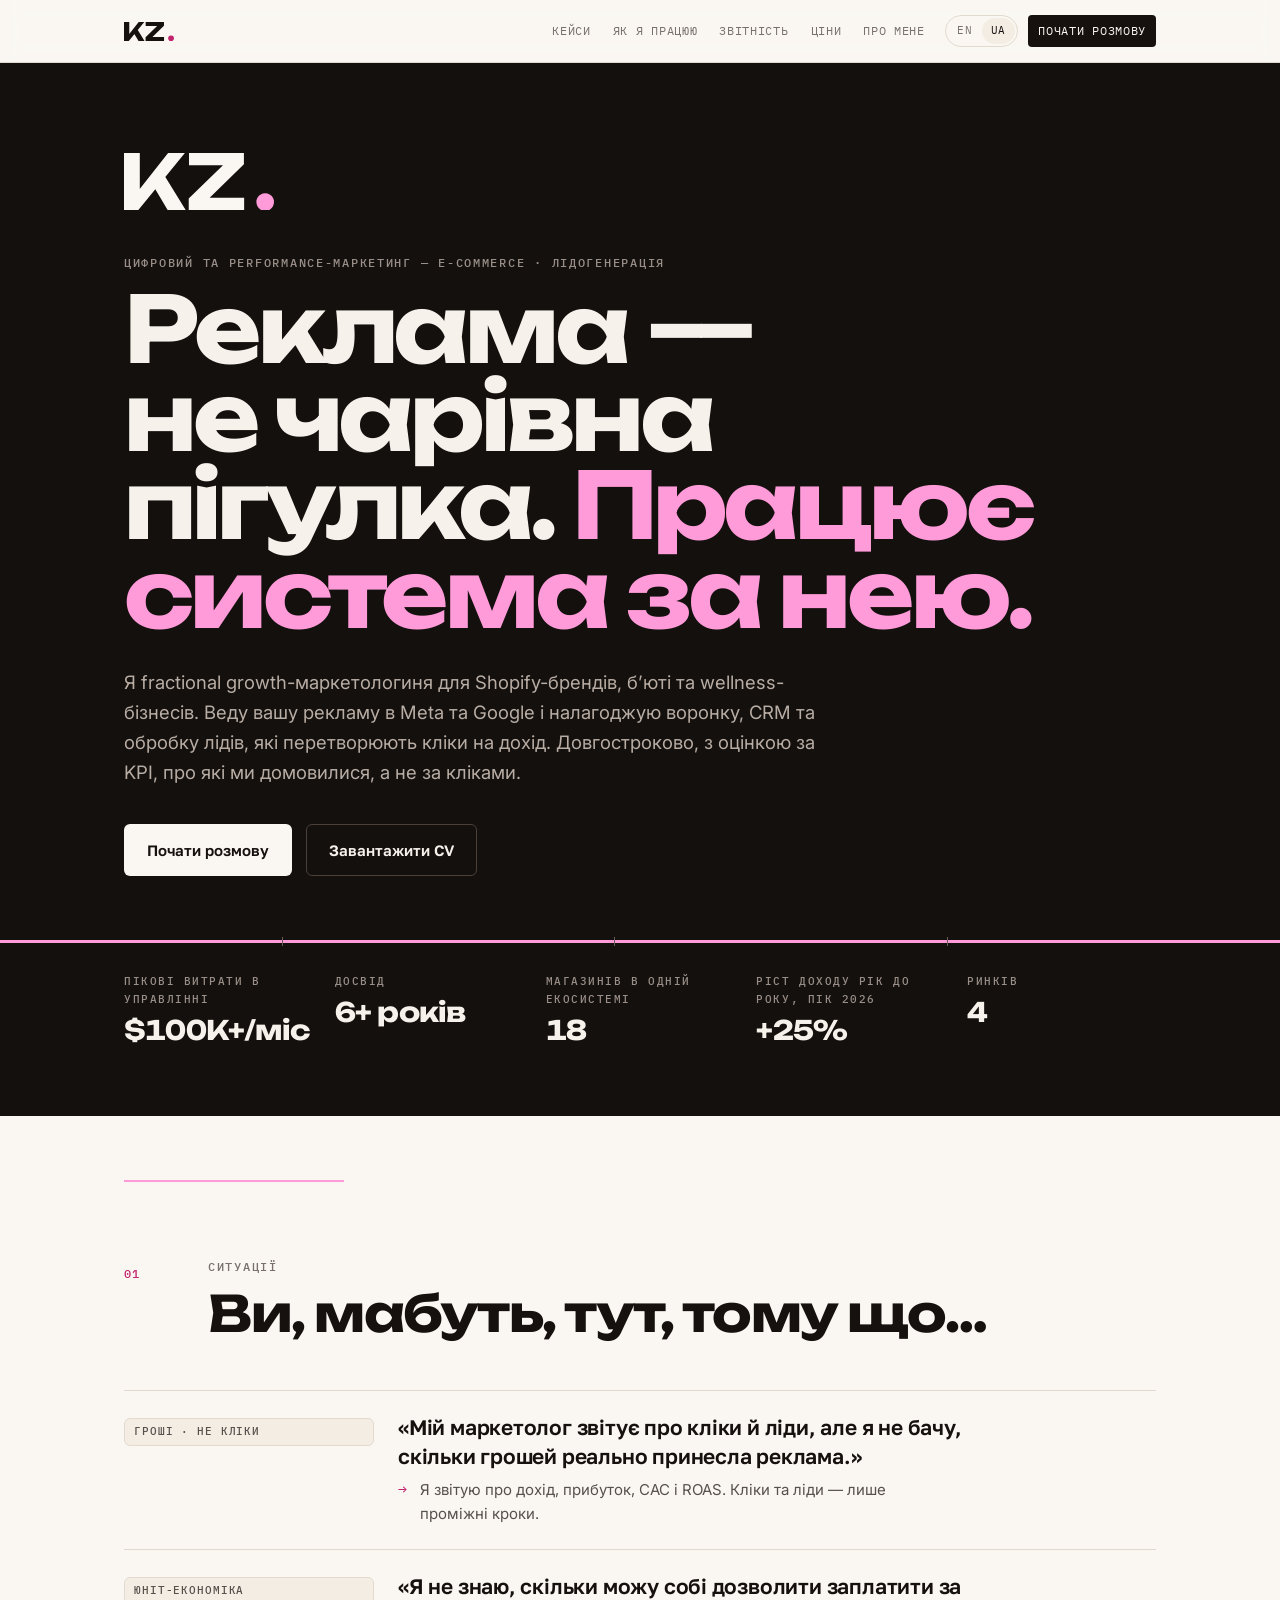
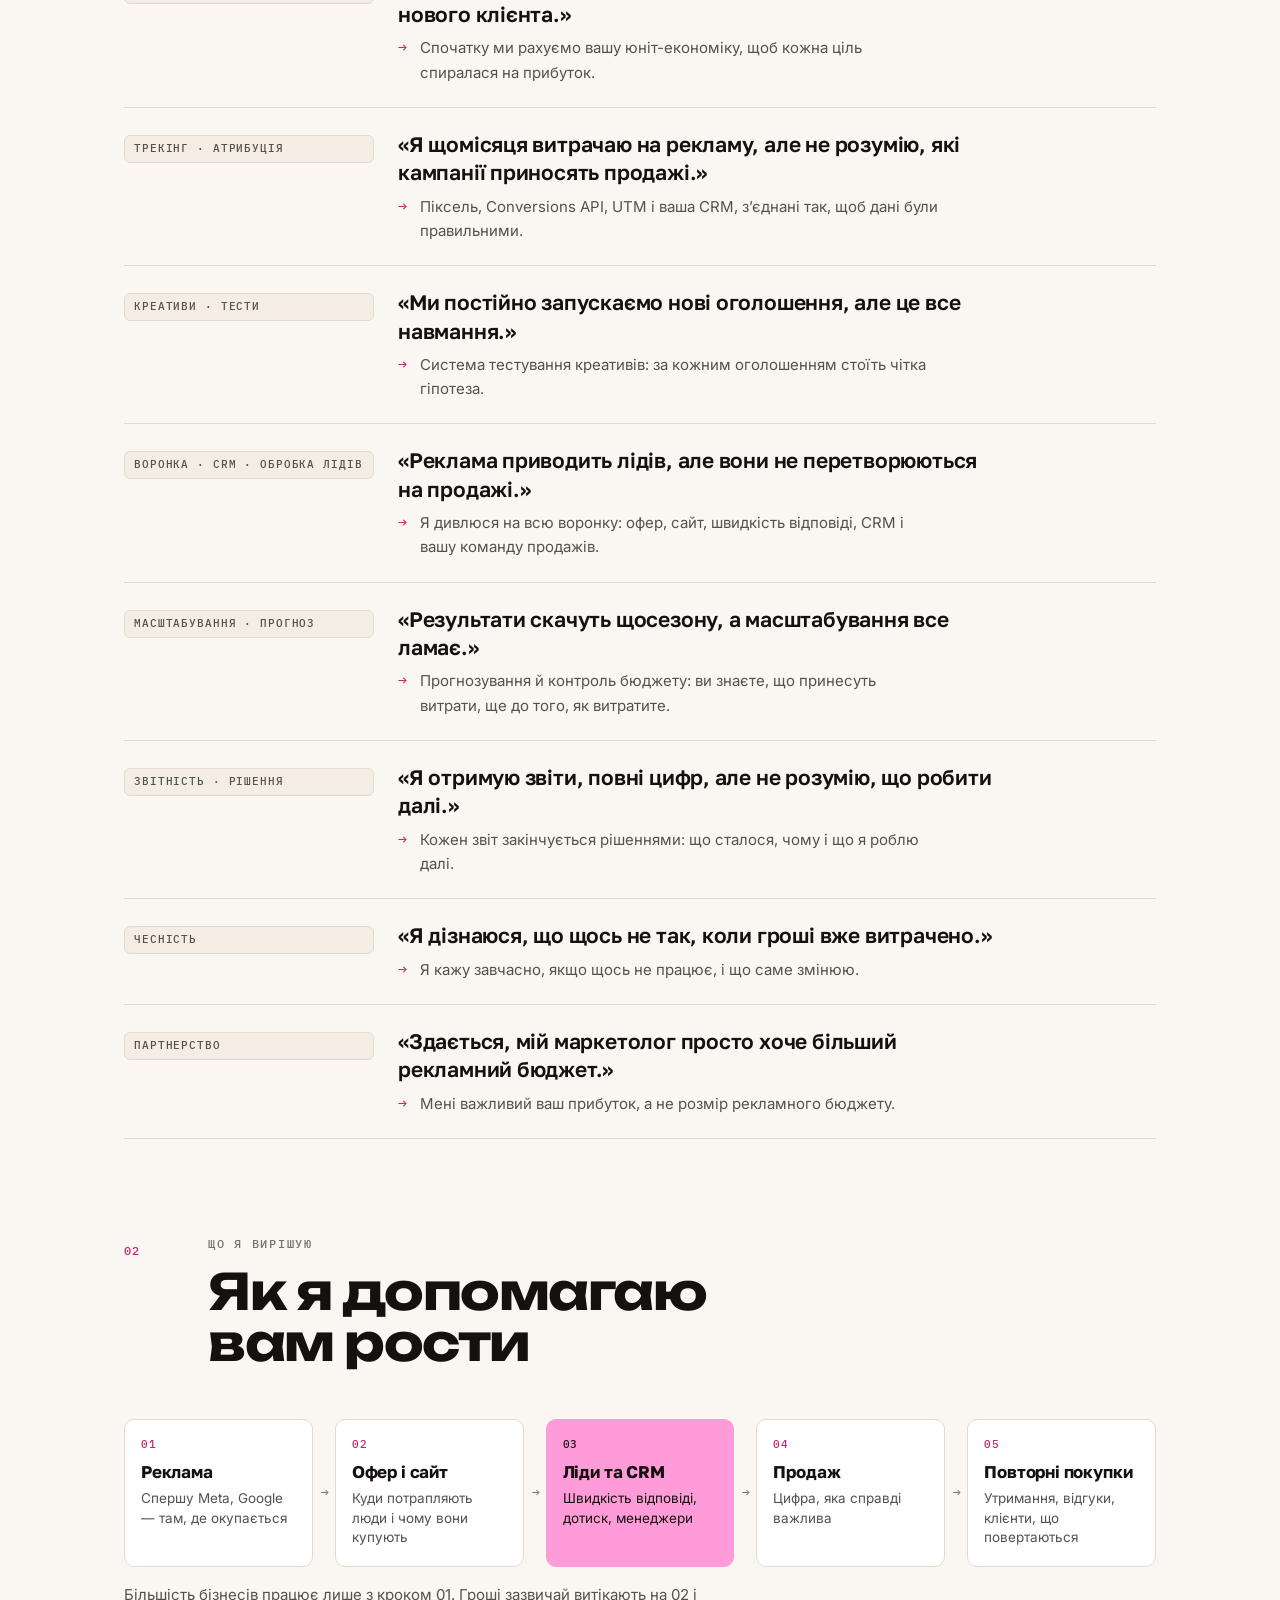
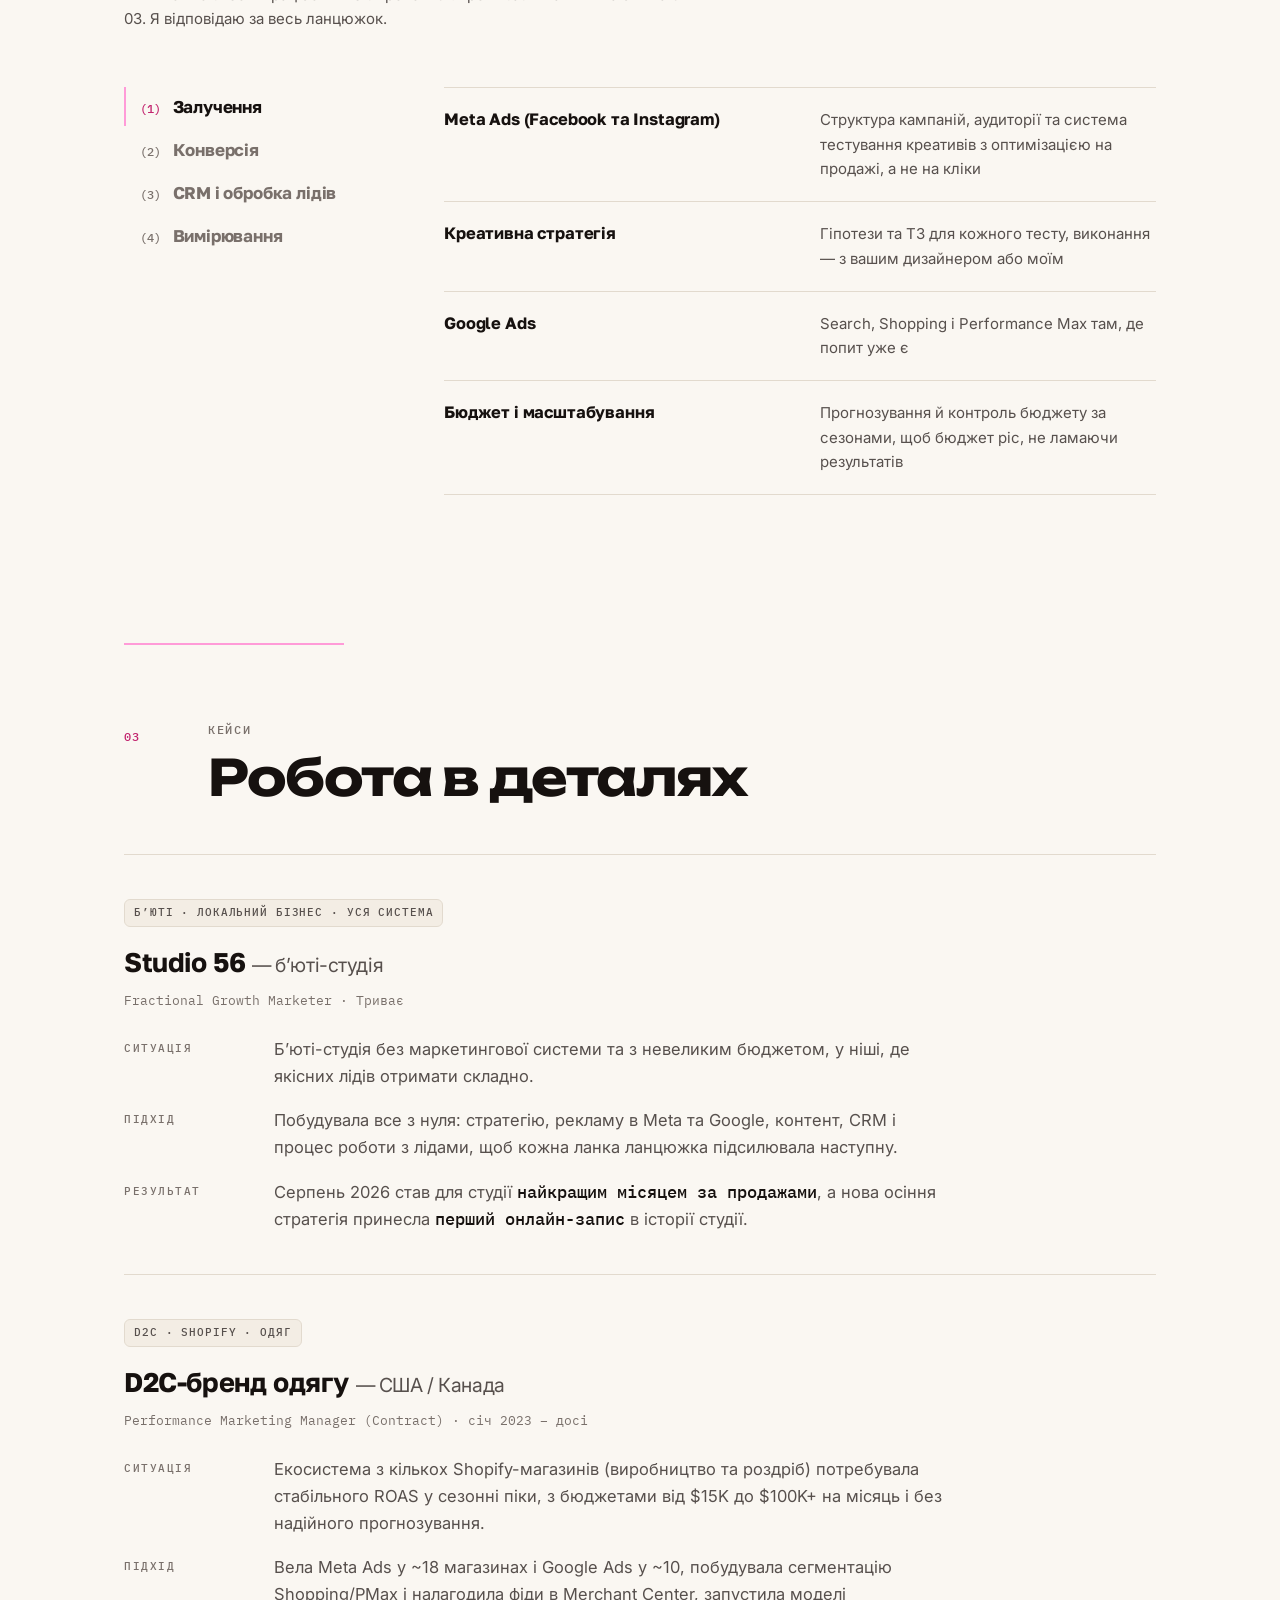
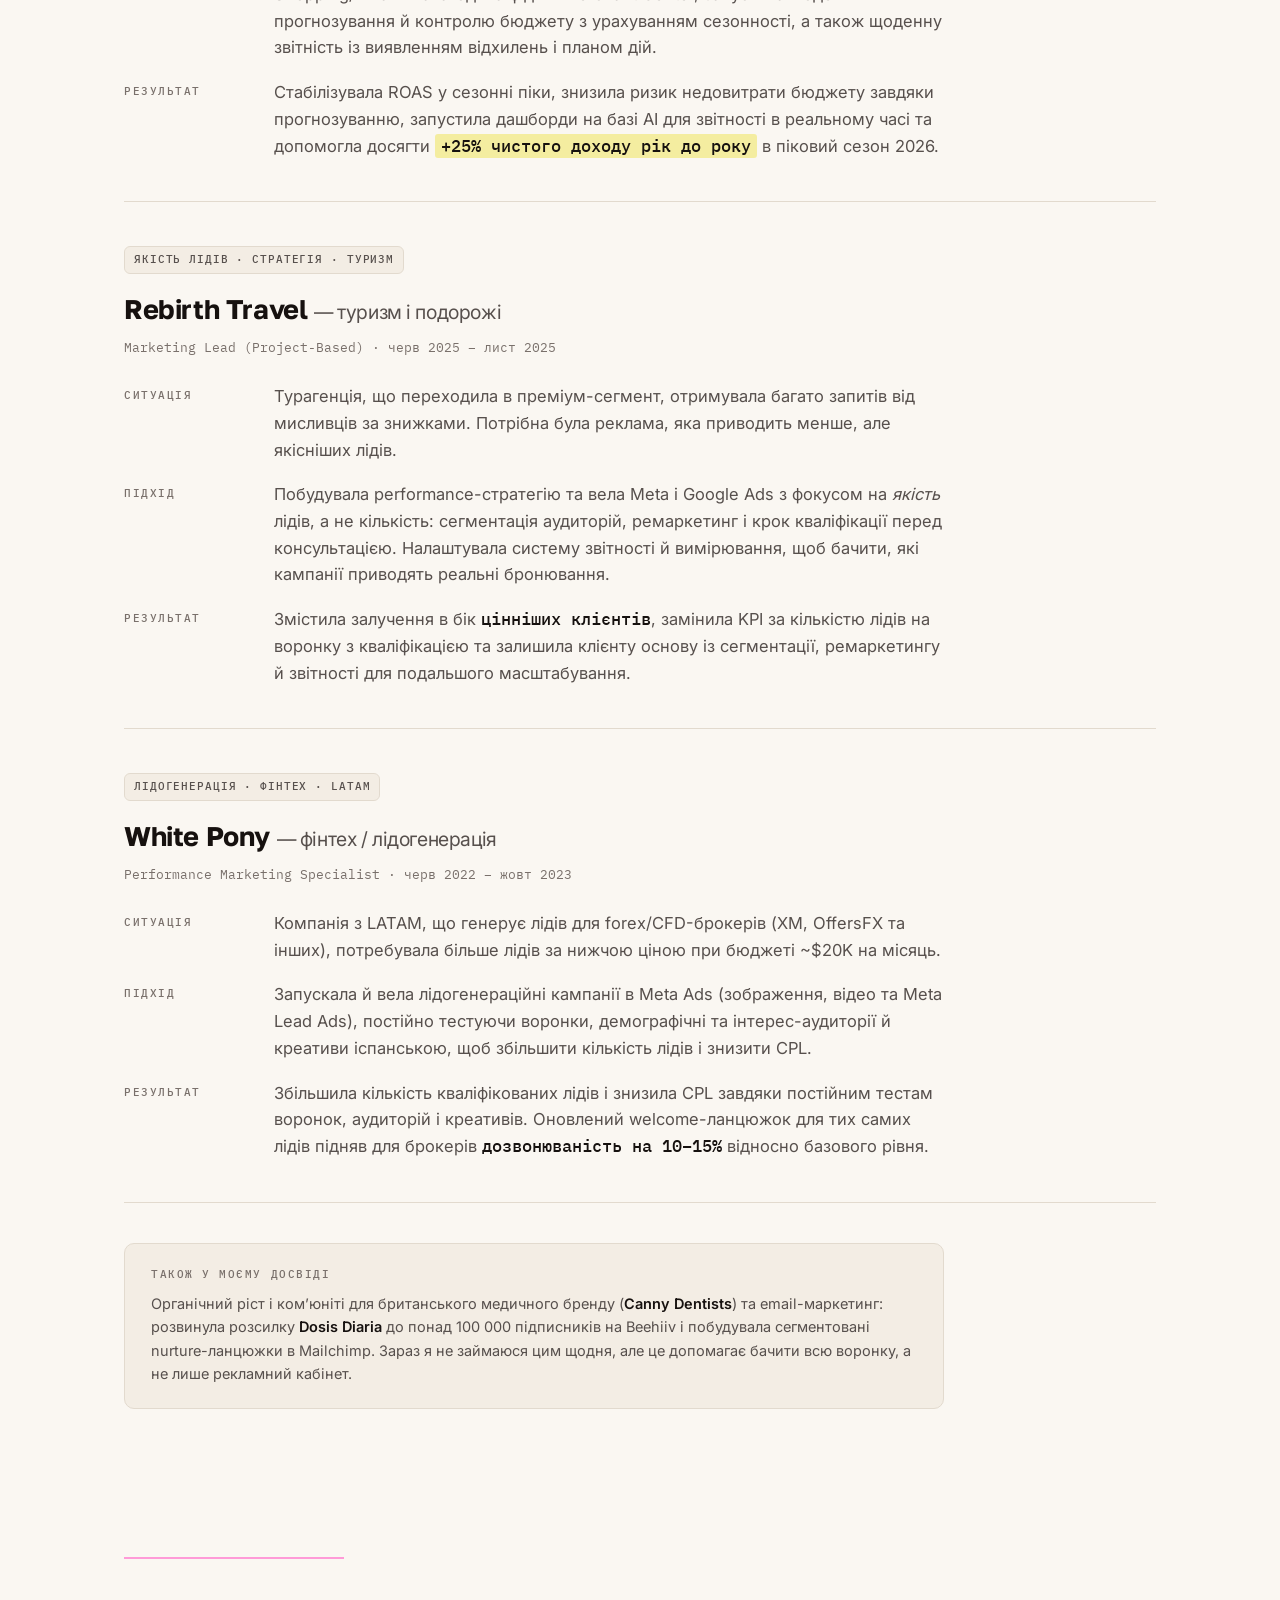
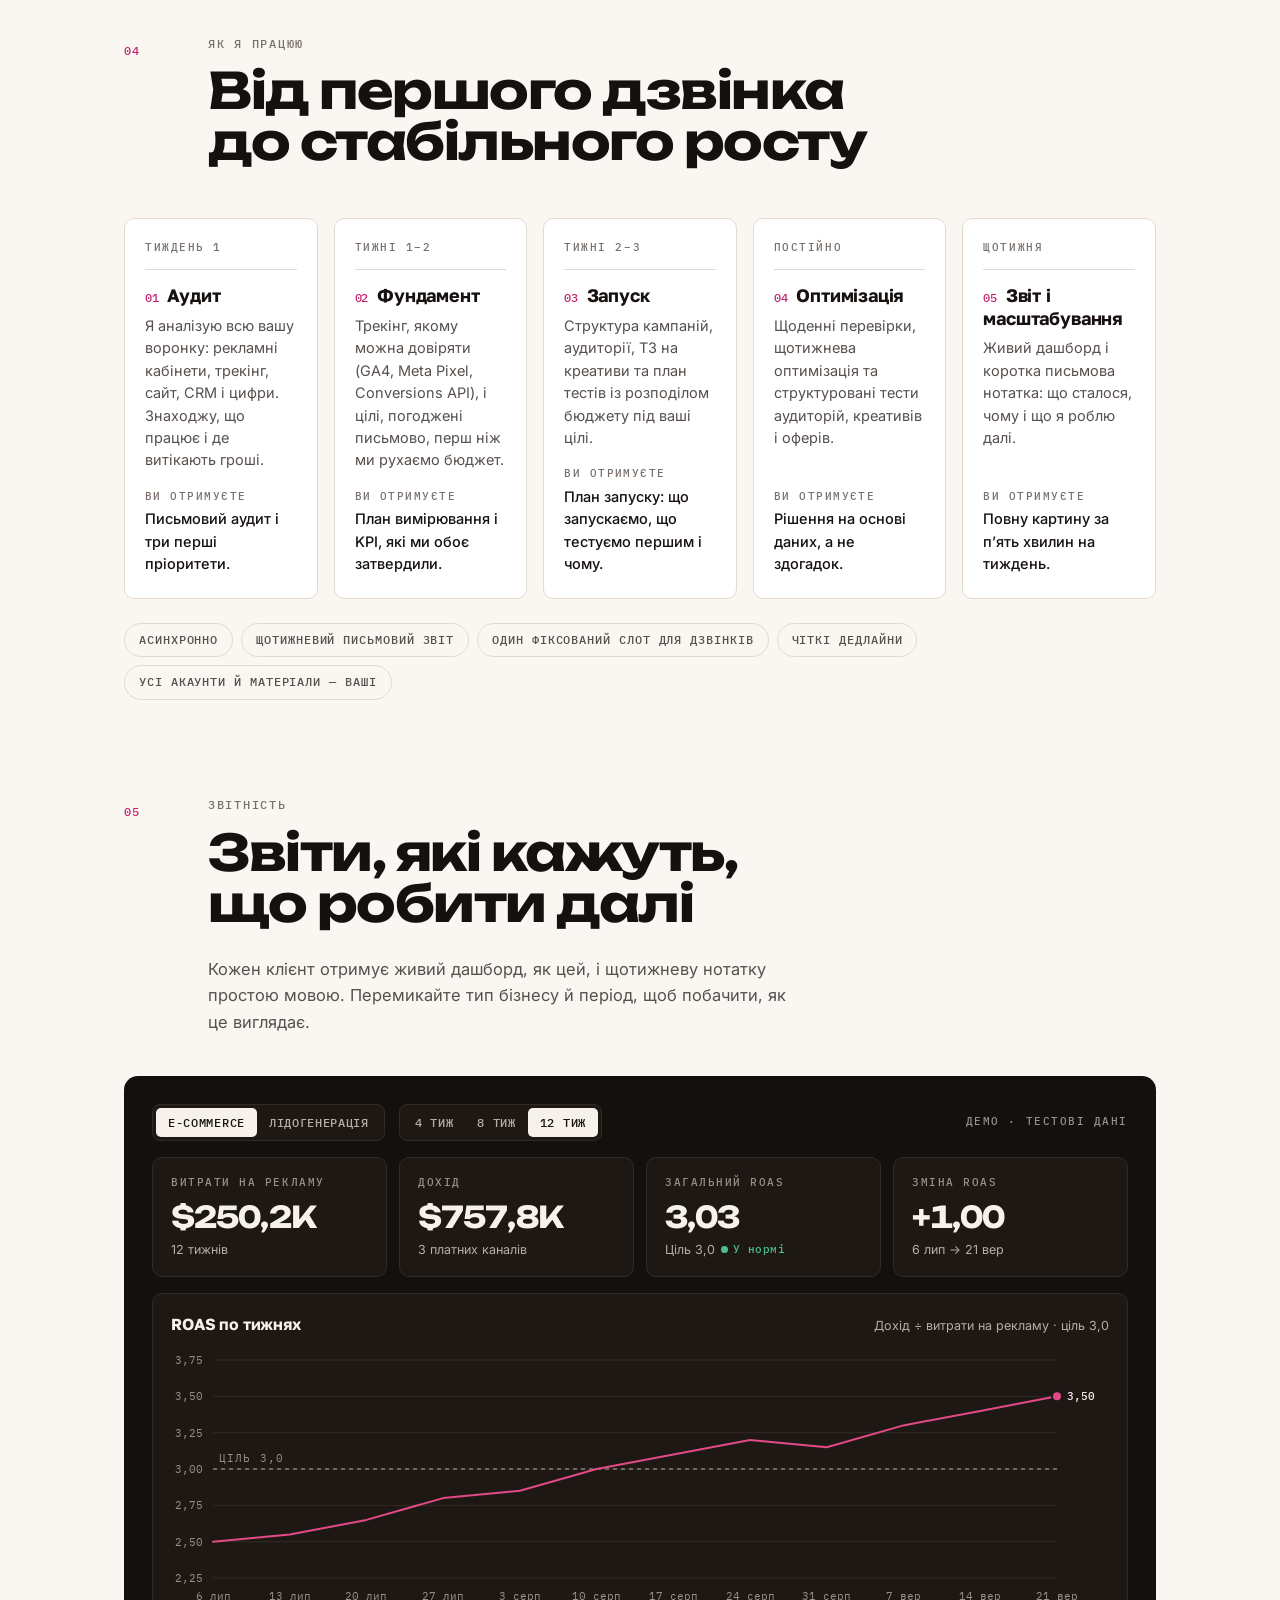
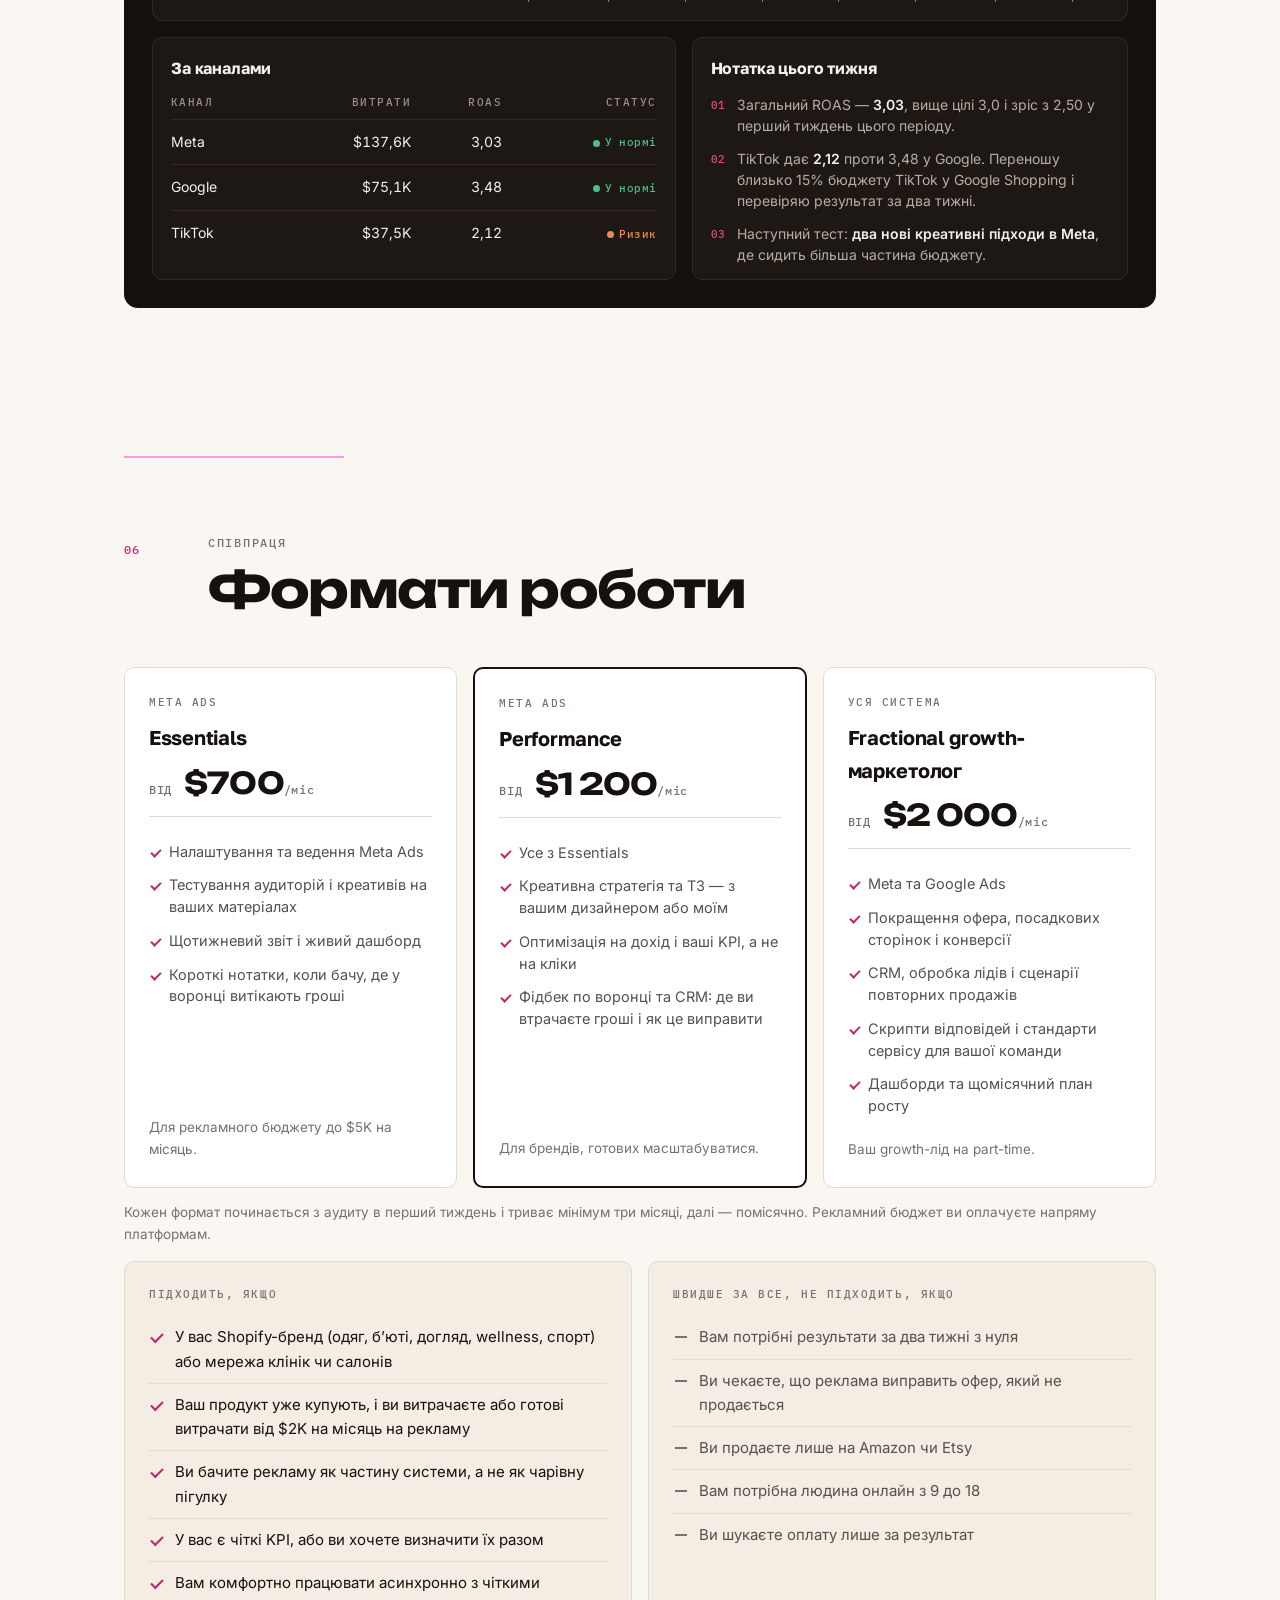
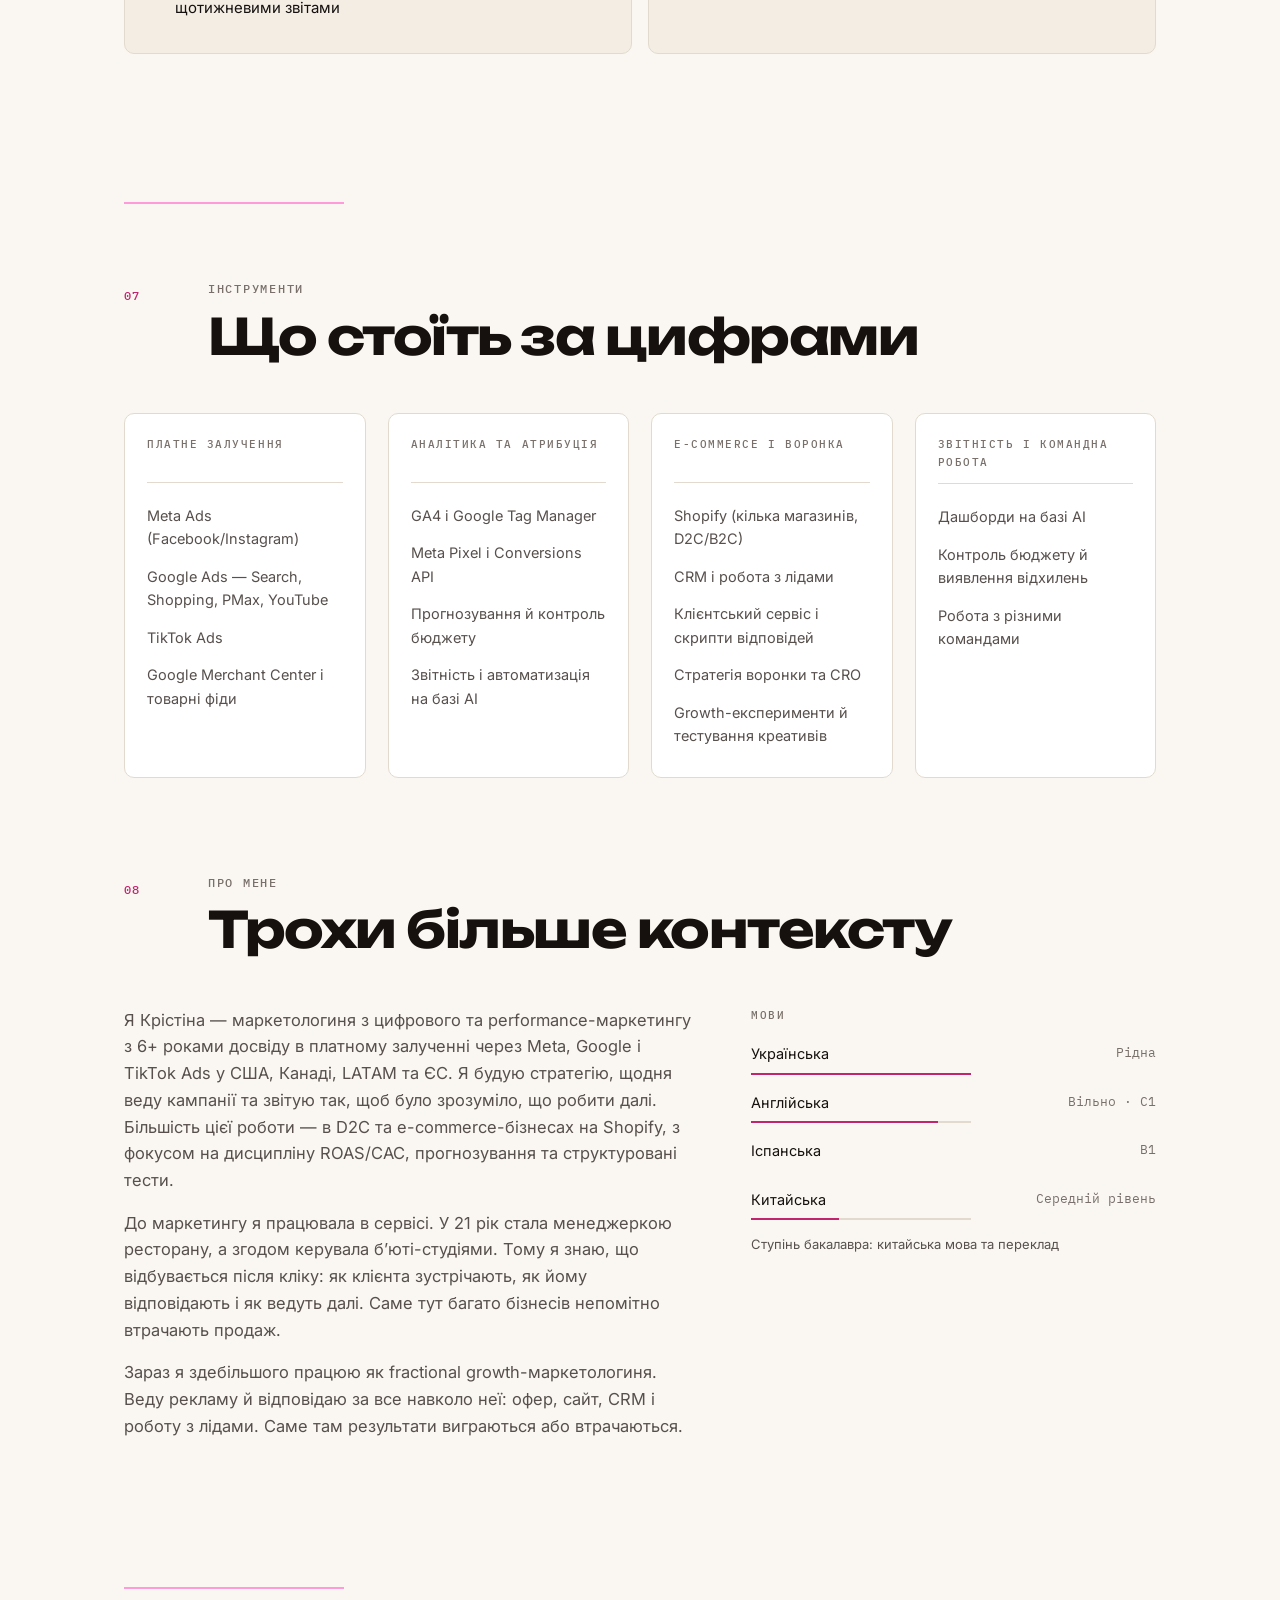
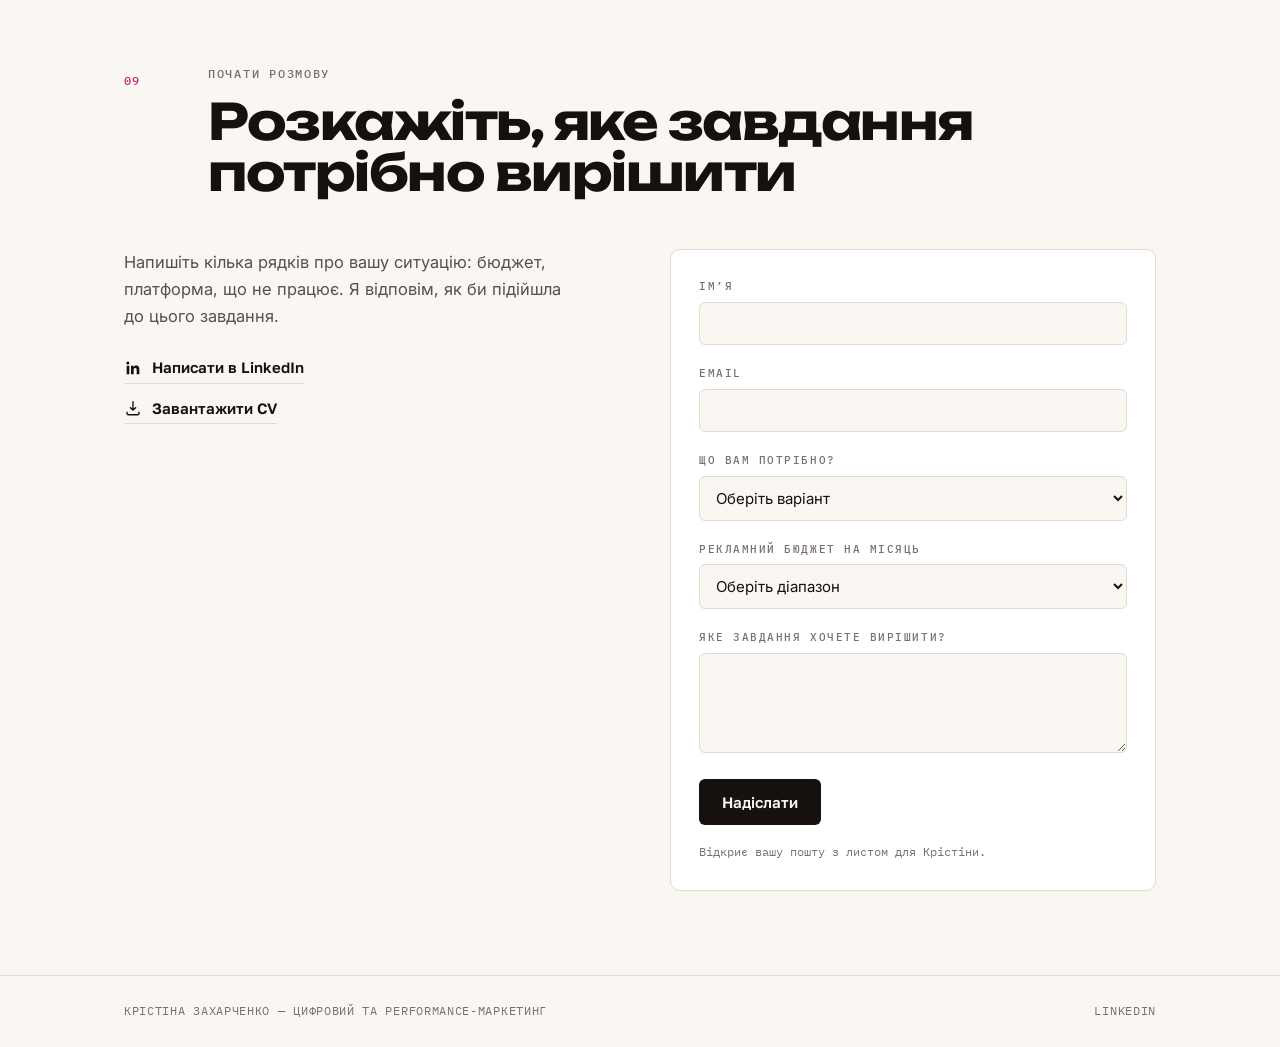
==== ua/index.html @ fe14e1f0 "Site: Ukrainian version with EN / UA switcher Add ua/index.html, a full Ukrainian translation of the" ====
<!DOCTYPE html>
<html lang="uk">
<head>
<meta charset="UTF-8">
<meta name="viewport" content="width=device-width, initial-scale=1.0">
<title>Крістіна Захарченко — цифровий та performance-маркетинг</title>
<meta name="description" content="Реклама — не чарівна пігулка. Працює система за нею. Growth-маркетинг і Meta Ads для Shopify-брендів, б’юті та wellness-бізнесів: реклама, воронка, CRM і звітність за KPI, які справді важливі.">
<meta property="og:title" content="Крістіна Захарченко — цифровий та performance-маркетинг">
<meta property="og:description" content="Реклама — не чарівна пігулка. Працює система за нею. Growth-маркетинг і Meta Ads для e-commerce та лідогенерації.">
<meta property="og:type" content="website">
<link rel="alternate" hreflang="en" href="https://kristyzakh.github.io/kristina-zakharchenko/">
<link rel="alternate" hreflang="uk" href="https://kristyzakh.github.io/kristina-zakharchenko/ua/">
<link rel="icon" href="../brand/logo/kz-favicon-small.svg">
<link rel="stylesheet" href="../brand/tokens.css">
<link rel="stylesheet" href="../styles.css">
</head>
<body>

<a class="skip-link" href="#main">Перейти до змісту</a>

<header class="site-header">
  <div class="wrap header-row">
    <a class="logo" href="#top" aria-label="Крістіна Захарченко, на початок сторінки">
      <img src="../brand/logo/kz-dot-ink.svg" alt="" width="92" height="35">
    </a>
    <nav class="site-nav" aria-label="Основна навігація">
      <a href="#cases">Кейси</a>
      <a href="#process">Як я працюю</a>
      <a href="#reporting">Звітність</a>
      <a href="#pricing">Ціни</a>
      <a href="#about">Про мене</a>
      <div class="lang-switch" aria-label="Мова">
        <a href="../" lang="en" hreflang="en">EN</a>
        <a href="./" lang="uk" hreflang="uk" aria-current="page">UA</a>
      </div>
      <a href="#contact" class="nav-cta">Почати розмову</a>
    </nav>
  </div>
</header>

<main id="main">

  <!-- HERO -->
  <section class="hero" id="top">
    <div class="wrap">
      <div class="hero-mark"><img src="../brand/logo/kz-dot-cream.svg" alt="" width="150" height="57"></div>
      <p class="eyebrow">Цифровий та performance-маркетинг — E-commerce · лідогенерація</p>
      <h1 class="hero-headline">Реклама — не чарівна пігулка. <em>Працює система за нею.</em></h1>
      <p class="hero-sub">Я fractional growth-маркетологиня для Shopify-брендів, б’юті та wellness-бізнесів. Веду вашу рекламу в Meta та Google і налагоджую воронку, CRM та обробку лідів, які перетворюють кліки на дохід. Довгостроково, з оцінкою за KPI, про які ми домовилися, а не за кліками.</p>
      <div class="hero-actions">
        <a href="#contact" class="btn btn-primary">Почати розмову</a>
        <a href="../assets/Kristina-Zakharchenko-CV.docx" class="btn btn-ghost" download>Завантажити CV</a>
      </div>
    </div>

    <div class="pacing-bar" role="presentation" aria-hidden="true">
      <span class="pacing-fill"></span>
      <span class="pacing-tick" style="left:22%"></span>
      <span class="pacing-tick" style="left:48%"></span>
      <span class="pacing-tick" style="left:74%"></span>
    </div>

    <div class="wrap">
      <dl class="kpi-ticker">
        <div class="kpi">
          <dt>Пікові витрати в управлінні</dt>
          <dd><span class="count-up" data-target="100" data-prefix="$" data-suffix="K+/міс">0</span></dd>
        </div>
        <div class="kpi">
          <dt>Досвід</dt>
          <dd><span class="count-up" data-target="6" data-suffix="+ років">0</span></dd>
        </div>
        <div class="kpi">
          <dt>Магазинів в одній екосистемі</dt>
          <dd><span class="count-up" data-target="18" data-suffix="">0</span></dd>
        </div>
        <div class="kpi">
          <dt>Ріст доходу рік до року, пік 2026</dt>
          <dd><span class="count-up" data-target="25" data-prefix="+" data-suffix="%">0</span></dd>
        </div>
        <div class="kpi">
          <dt>Ринків</dt>
          <dd><span class="count-up" data-target="4" data-suffix="">0</span></dd>
        </div>
      </dl>
    </div>
  </section>

  <div class="divider"><div class="wrap"><span class="pacing-bar pacing-bar--sm"><span class="pacing-fill"></span></span></div></div>

  <!-- SITUATIONS -->
  <section class="situations" id="situations">
    <div class="wrap">
      <div class="sec-head">
        <span class="sec-no">01</span>
        <div>
          <p class="eyebrow">Ситуації</p>
          <h2 class="section-title">Ви, мабуть, тут, тому що…</h2>
        </div>
      </div>
      <ul class="situation-log">
        <li>
          <span class="tag">Гроші · Не кліки</span>
          <div class="situation-text">
            <p class="situation-pain">«Мій маркетолог звітує про кліки й ліди, але я не бачу, скільки грошей реально принесла реклама.»</p>
            <p class="situation-answer">Я звітую про дохід, прибуток, CAC і ROAS. Кліки та ліди — лише проміжні кроки.</p>
          </div>
        </li>
        <li>
          <span class="tag">Юніт-економіка</span>
          <div class="situation-text">
            <p class="situation-pain">«Я не знаю, скільки можу собі дозволити заплатити за нового клієнта.»</p>
            <p class="situation-answer">Спочатку ми рахуємо вашу юніт-економіку, щоб кожна ціль спиралася на прибуток.</p>
          </div>
        </li>
        <li>
          <span class="tag">Трекінг · Атрибуція</span>
          <div class="situation-text">
            <p class="situation-pain">«Я щомісяця витрачаю на рекламу, але не розумію, які кампанії приносять продажі.»</p>
            <p class="situation-answer">Піксель, Conversions API, UTM і ваша CRM, з’єднані так, щоб дані були правильними.</p>
          </div>
        </li>
        <li>
          <span class="tag">Креативи · Тести</span>
          <div class="situation-text">
            <p class="situation-pain">«Ми постійно запускаємо нові оголошення, але це все навмання.»</p>
            <p class="situation-answer">Система тестування креативів: за кожним оголошенням стоїть чітка гіпотеза.</p>
          </div>
        </li>
        <li>
          <span class="tag">Воронка · CRM · Обробка лідів</span>
          <div class="situation-text">
            <p class="situation-pain">«Реклама приводить лідів, але вони не перетворюються на продажі.»</p>
            <p class="situation-answer">Я дивлюся на всю воронку: офер, сайт, швидкість відповіді, CRM і вашу команду продажів.</p>
          </div>
        </li>
        <li>
          <span class="tag">Масштабування · Прогноз</span>
          <div class="situation-text">
            <p class="situation-pain">«Результати скачуть щосезону, а масштабування все ламає.»</p>
            <p class="situation-answer">Прогнозування й контроль бюджету: ви знаєте, що принесуть витрати, ще до того, як витратите.</p>
          </div>
        </li>
        <li>
          <span class="tag">Звітність · Рішення</span>
          <div class="situation-text">
            <p class="situation-pain">«Я отримую звіти, повні цифр, але не розумію, що робити далі.»</p>
            <p class="situation-answer">Кожен звіт закінчується рішеннями: що сталося, чому і що я роблю далі.</p>
          </div>
        </li>
        <li>
          <span class="tag">Чесність</span>
          <div class="situation-text">
            <p class="situation-pain">«Я дізнаюся, що щось не так, коли гроші вже витрачено.»</p>
            <p class="situation-answer">Я кажу завчасно, якщо щось не працює, і що саме змінюю.</p>
          </div>
        </li>
        <li>
          <span class="tag">Партнерство</span>
          <div class="situation-text">
            <p class="situation-pain">«Здається, мій маркетолог просто хоче більший рекламний бюджет.»</p>
            <p class="situation-answer">Мені важливий ваш прибуток, а не розмір рекламного бюджету.</p>
          </div>
        </li>
      </ul>
    </div>
  </section>

  <!-- SERVICES -->
  <section class="services" id="jobs">
    <div class="wrap">
      <div class="sec-head">
        <span class="sec-no">02</span>
        <div>
          <p class="eyebrow">Що я вирішую</p>
          <h2 class="section-title">Як я допомагаю вам рости</h2>
        </div>
      </div>

      <ol class="system-flow" aria-label="Система росту">
        <li><span class="flow-no">01</span><strong>Реклама</strong><span>Спершу Meta, Google — там, де окупається</span></li>
        <li><span class="flow-no">02</span><strong>Офер і сайт</strong><span>Куди потрапляють люди і чому вони купують</span></li>
        <li class="is-leak"><span class="flow-no">03</span><strong>Ліди та CRM</strong><span>Швидкість відповіді, дотиск, менеджери</span></li>
        <li><span class="flow-no">04</span><strong>Продаж</strong><span>Цифра, яка справді важлива</span></li>
        <li><span class="flow-no">05</span><strong>Повторні покупки</strong><span>Утримання, відгуки, клієнти, що повертаються</span></li>
      </ol>
      <p class="flow-note">Більшість бізнесів працює лише з кроком 01. Гроші зазвичай витікають на 02 і 03. Я відповідаю за весь ланцюжок.</p>

      <div class="services-layout">
        <nav class="service-nav" aria-label="Категорії послуг">
          <button class="service-nav-item is-active" data-category="acquisition" aria-current="true">
            <span class="service-num">(1)</span> Залучення
          </button>
          <button class="service-nav-item" data-category="conversion">
            <span class="service-num">(2)</span> Конверсія
          </button>
          <button class="service-nav-item" data-category="crm">
            <span class="service-num">(3)</span> CRM і обробка лідів
          </button>
          <button class="service-nav-item" data-category="measurement">
            <span class="service-num">(4)</span> Вимірювання
          </button>
        </nav>

        <div class="service-panels">
          <div class="service-panel is-active" data-panel="acquisition">
            <div class="service-row">
              <h3>Meta Ads (Facebook та Instagram)</h3>
              <p>Структура кампаній, аудиторії та система тестування креативів з оптимізацією на продажі, а не на кліки</p>
            </div>
            <div class="service-row">
              <h3>Креативна стратегія</h3>
              <p>Гіпотези та ТЗ для кожного тесту, виконання — з вашим дизайнером або моїм</p>
            </div>
            <div class="service-row">
              <h3>Google Ads</h3>
              <p>Search, Shopping і Performance Max там, де попит уже є</p>
            </div>
            <div class="service-row">
              <h3>Бюджет і масштабування</h3>
              <p>Прогнозування й контроль бюджету за сезонами, щоб бюджет ріс, не ламаючи результатів</p>
            </div>
          </div>

          <div class="service-panel" data-panel="conversion">
            <div class="service-row">
              <h3>Офер і посадкові сторінки</h3>
              <p>Щоб сторінка відповідала оголошенню й давала причину купити зараз</p>
            </div>
            <div class="service-row">
              <h3>Перевірка Shopify-магазину</h3>
              <p>Картки товарів, чекаут і швидкість: місця, де платний трафік згорає</p>
            </div>
            <div class="service-row">
              <h3>Сценарії онлайн-запису</h3>
              <p>Для клінік і салонів: менше кроків між оголошенням і підтвердженим записом</p>
            </div>
          </div>

          <div class="service-panel" data-panel="crm">
            <div class="service-row">
              <h3>Робота з лідами</h3>
              <p>Як швидко ліду відповідають, хто дотискає і що саме кажуть. Саме тут втрачається найбільше грошей.</p>
            </div>
            <div class="service-row">
              <h3>Налаштування CRM і воронки продажів</h3>
              <p>Кожен лід відстежується від оголошення до продажу, тож ми бачимо, які кампанії справді окупаються</p>
            </div>
            <div class="service-row">
              <h3>Стандарти клієнтського сервісу</h3>
              <p>Скрипти відповідей, час реакції та правила дотиску для адміністраторів і менеджерів — від людини, яка сама керувала рецепцією</p>
            </div>
            <div class="service-row">
              <h3>Повторні продажі й утримання</h3>
              <p>Нагадування, пропозиції для постійних клієнтів і email-ланцюжки, що повертають людей</p>
            </div>
          </div>

          <div class="service-panel" data-panel="measurement">
            <div class="service-row">
              <h3>Трекінг, якому можна довіряти</h3>
              <p>GA4, Meta Pixel, Conversions API та UTM, з’єднані з вашою CRM або Shopify</p>
            </div>
            <div class="service-row">
              <h3>KPI та юніт-економіка</h3>
              <p>Скільки вам приносить клієнт і скільки ви можете заплатити, щоб його залучити</p>
            </div>
            <div class="service-row">
              <h3>Живі дашборди</h3>
              <p>Звітність у реальному часі та щотижнева нотатка: що сталося і що далі</p>
            </div>
          </div>
        </div>
      </div>
    </div>
  </section>

  <div class="divider"><div class="wrap"><span class="pacing-bar pacing-bar--sm"><span class="pacing-fill"></span></span></div></div>

  <!-- CASE STUDIES -->
  <section class="cases" id="cases">
    <div class="wrap">
      <div class="sec-head">
        <span class="sec-no">03</span>
        <div>
          <p class="eyebrow">Кейси</p>
          <h2 class="section-title">Робота в деталях</h2>
        </div>
      </div>

      <article class="case" id="case-studio56">
        <header class="case-head">
          <span class="tag">Б’юті · Локальний бізнес · Уся система</span>
          <h3>Studio 56 <span class="case-region">— б’юті-студія</span></h3>
          <p class="case-role">Fractional Growth Marketer · Триває</p>
        </header>
        <div class="case-body">
          <div class="case-row">
            <span class="case-label">Ситуація</span>
            <p>Б’юті-студія без маркетингової системи та з невеликим бюджетом, у ніші, де якісних лідів отримати складно.</p>
          </div>
          <div class="case-row">
            <span class="case-label">Підхід</span>
            <p>Побудувала все з нуля: стратегію, рекламу в Meta та Google, контент, CRM і процес роботи з лідами, щоб кожна ланка ланцюжка підсилювала наступну.</p>
          </div>
          <div class="case-row">
            <span class="case-label">Результат</span>
            <p>Серпень 2026 став для студії <strong class="stat">найкращим місяцем за продажами</strong>, а нова осіння стратегія принесла <strong class="stat">перший онлайн-запис</strong> в історії студії.</p>
          </div>
        </div>
      </article>

      <article class="case" id="case-roas">
        <header class="case-head">
          <span class="tag">D2C · Shopify · Одяг</span>
          <h3>D2C-бренд одягу <span class="case-region">— США / Канада</span></h3>
          <p class="case-role">Performance Marketing Manager (Contract) · січ 2023 – досі</p>
        </header>
        <div class="case-body">
          <div class="case-row">
            <span class="case-label">Ситуація</span>
            <p>Екосистема з кількох Shopify-магазинів (виробництво та роздріб) потребувала стабільного ROAS у сезонні піки, з бюджетами від $15K до $100K+ на місяць і без надійного прогнозування.</p>
          </div>
          <div class="case-row">
            <span class="case-label">Підхід</span>
            <p>Вела Meta Ads у ~18 магазинах і Google Ads у ~10, побудувала сегментацію Shopping/PMax і налагодила фіди в Merchant Center, запустила моделі прогнозування й контролю бюджету з урахуванням сезонності, а також щоденну звітність із виявленням відхилень і планом дій.</p>
          </div>
          <div class="case-row">
            <span class="case-label">Результат</span>
            <p>Стабілізувала ROAS у сезонні піки, знизила ризик недовитрати бюджету завдяки прогнозуванню, запустила дашборди на базі AI для звітності в реальному часі та допомогла досягти <strong class="stat stat--spark">+25% чистого доходу рік до року</strong> в піковий сезон 2026.</p>
          </div>
        </div>
      </article>

      <article class="case" id="case-rebrand">
        <header class="case-head">
          <span class="tag">Якість лідів · Стратегія · Туризм</span>
          <h3>Rebirth Travel <span class="case-region">— туризм і подорожі</span></h3>
          <p class="case-role">Marketing Lead (Project-Based) · черв 2025 – лист 2025</p>
        </header>
        <div class="case-body">
          <div class="case-row">
            <span class="case-label">Ситуація</span>
            <p>Турагенція, що переходила в преміум-сегмент, отримувала багато запитів від мисливців за знижками. Потрібна була реклама, яка приводить менше, але якісніших лідів.</p>
          </div>
          <div class="case-row">
            <span class="case-label">Підхід</span>
            <p>Побудувала performance-стратегію та вела Meta і Google Ads з фокусом на <em>якість</em> лідів, а не кількість: сегментація аудиторій, ремаркетинг і крок кваліфікації перед консультацією. Налаштувала систему звітності й вимірювання, щоб бачити, які кампанії приводять реальні бронювання.</p>
          </div>
          <div class="case-row">
            <span class="case-label">Результат</span>
            <p>Змістила залучення в бік <strong class="stat">цінніших клієнтів</strong>, замінила KPI за кількістю лідів на воронку з кваліфікацією та залишила клієнту основу із сегментації, ремаркетингу й звітності для подальшого масштабування.</p>
          </div>
        </div>
      </article>

      <article class="case" id="case-leadgen">
        <header class="case-head">
          <span class="tag">Лідогенерація · Фінтех · LATAM</span>
          <h3>White Pony <span class="case-region">— фінтех / лідогенерація</span></h3>
          <p class="case-role">Performance Marketing Specialist · черв 2022 – жовт 2023</p>
        </header>
        <div class="case-body">
          <div class="case-row">
            <span class="case-label">Ситуація</span>
            <p>Компанія з LATAM, що генерує лідів для forex/CFD-брокерів (XM, OffersFX та інших), потребувала більше лідів за нижчою ціною при бюджеті ~$20K на місяць.</p>
          </div>
          <div class="case-row">
            <span class="case-label">Підхід</span>
            <p>Запускала й вела лідогенераційні кампанії в Meta Ads (зображення, відео та Meta Lead Ads), постійно тестуючи воронки, демографічні та інтерес-аудиторії й креативи іспанською, щоб збільшити кількість лідів і знизити CPL.</p>
          </div>
          <div class="case-row">
            <span class="case-label">Результат</span>
            <p>Збільшила кількість кваліфікованих лідів і знизила CPL завдяки постійним тестам воронок, аудиторій і креативів. Оновлений welcome-ланцюжок для тих самих лідів підняв для брокерів <strong class="stat">дозвонюваність на 10–15%</strong> відносно базового рівня.</p>
          </div>
        </div>
      </article>

      <div class="also">
        <p class="also-label">Також у моєму досвіді</p>
        <p class="also-text">Органічний ріст і ком’юніті для британського медичного бренду (<strong>Canny Dentists</strong>) та email-маркетинг: розвинула розсилку <strong>Dosis Diaria</strong> до понад 100&nbsp;000 підписників на Beehiiv і побудувала сегментовані nurture-ланцюжки в Mailchimp. Зараз я не займаюся цим щодня, але це допомагає бачити всю воронку, а не лише рекламний кабінет.</p>
      </div>

    </div>
  </section>

  <div class="divider"><div class="wrap"><span class="pacing-bar pacing-bar--sm"><span class="pacing-fill"></span></span></div></div>

  <!-- PROCESS -->
  <section class="process" id="process">
    <div class="wrap">
      <div class="sec-head">
        <span class="sec-no">04</span>
        <div>
          <p class="eyebrow">Як я працюю</p>
          <h2 class="section-title">Від першого дзвінка до стабільного росту</h2>
        </div>
      </div>

      <ol class="steps">
        <li class="step">
          <span class="step-when">Тиждень 1</span>
          <h3><span class="step-no">01</span> Аудит</h3>
          <p>Я аналізую всю вашу воронку: рекламні кабінети, трекінг, сайт, CRM і цифри. Знаходжу, що працює і де витікають гроші.</p>
          <p class="step-get"><span>Ви отримуєте</span> Письмовий аудит і три перші пріоритети.</p>
        </li>
        <li class="step">
          <span class="step-when">Тижні 1–2</span>
          <h3><span class="step-no">02</span> Фундамент</h3>
          <p>Трекінг, якому можна довіряти (GA4, Meta Pixel, Conversions API), і цілі, погоджені письмово, перш ніж ми рухаємо бюджет.</p>
          <p class="step-get"><span>Ви отримуєте</span> План вимірювання і KPI, які ми обоє затвердили.</p>
        </li>
        <li class="step">
          <span class="step-when">Тижні 2–3</span>
          <h3><span class="step-no">03</span> Запуск</h3>
          <p>Структура кампаній, аудиторії, ТЗ на креативи та план тестів із розподілом бюджету під ваші цілі.</p>
          <p class="step-get"><span>Ви отримуєте</span> План запуску: що запускаємо, що тестуємо першим і чому.</p>
        </li>
        <li class="step">
          <span class="step-when">Постійно</span>
          <h3><span class="step-no">04</span> Оптимізація</h3>
          <p>Щоденні перевірки, щотижнева оптимізація та структуровані тести аудиторій, креативів і оферів.</p>
          <p class="step-get"><span>Ви отримуєте</span> Рішення на основі даних, а не здогадок.</p>
        </li>
        <li class="step">
          <span class="step-when">Щотижня</span>
          <h3><span class="step-no">05</span> Звіт і масштабування</h3>
          <p>Живий дашборд і коротка письмова нотатка: що сталося, чому і що я роблю далі.</p>
          <p class="step-get"><span>Ви отримуєте</span> Повну картину за п’ять хвилин на тиждень.</p>
        </li>
      </ol>

      <ul class="work-style" aria-label="Формат роботи">
        <li>Асинхронно</li>
        <li>Щотижневий письмовий звіт</li>
        <li>Один фіксований слот для дзвінків</li>
        <li>Чіткі дедлайни</li>
        <li>Усі акаунти й матеріали — ваші</li>
      </ul>
    </div>
  </section>

  <!-- REPORTING DEMO -->
  <section class="reporting" id="reporting">
    <div class="wrap">
      <div class="sec-head">
        <span class="sec-no">05</span>
        <div>
          <p class="eyebrow">Звітність</p>
          <h2 class="section-title">Звіти, які кажуть, що робити далі</h2>
        </div>
      </div>
      <p class="sec-lead">Кожен клієнт отримує живий дашборд, як цей, і щотижневу нотатку простою мовою. Перемикайте тип бізнесу й період, щоб побачити, як це виглядає.</p>

      <div class="dash" id="dash">
        <div class="dash-bar">
          <div class="seg" role="group" aria-label="Тип бізнесу">
            <button type="button" class="seg-btn is-active" data-mode="ecom" aria-pressed="true">E-commerce</button>
            <button type="button" class="seg-btn" data-mode="lead" aria-pressed="false">Лідогенерація</button>
          </div>
          <div class="seg" role="group" aria-label="Період">
            <button type="button" class="seg-btn" data-range="4" aria-pressed="false">4 тиж</button>
            <button type="button" class="seg-btn" data-range="8" aria-pressed="false">8 тиж</button>
            <button type="button" class="seg-btn is-active" data-range="12" aria-pressed="true">12 тиж</button>
          </div>
          <span class="dash-demo">Демо · тестові дані</span>
        </div>

        <dl class="dash-kpis" id="dash-kpis"></dl>

        <div class="dash-chart-card">
          <div class="dash-chart-head">
            <h3 id="dash-chart-title">ROAS по тижнях</h3>
            <span class="dash-chart-note" id="dash-chart-note"></span>
          </div>
          <div class="dash-chart" id="dash-chart"></div>
          <table class="sr-only" id="dash-table"></table>
        </div>

        <div class="dash-lower">
          <div class="dash-panel">
            <h3 class="dash-panel-title">За каналами</h3>
            <table class="dash-channels" id="dash-channels"></table>
          </div>
          <div class="dash-panel">
            <h3 class="dash-panel-title">Нотатка цього тижня</h3>
            <ol class="dash-notes" id="dash-notes"></ol>
          </div>
        </div>
      </div>
    </div>
  </section>

  <div class="divider"><div class="wrap"><span class="pacing-bar pacing-bar--sm"><span class="pacing-fill"></span></span></div></div>

  <!-- PRICING & FIT -->
  <section class="pricing" id="pricing">
    <div class="wrap">
      <div class="sec-head">
        <span class="sec-no">06</span>
        <div>
          <p class="eyebrow">Співпраця</p>
          <h2 class="section-title">Формати роботи</h2>
        </div>
      </div>

      <div class="formats">
        <article class="format">
          <p class="format-kind">Meta Ads</p>
          <h3>Essentials</h3>
          <p class="format-price"><span>від</span> $700<span>/міс</span></p>
          <ul class="format-list">
            <li>Налаштування та ведення Meta Ads</li>
            <li>Тестування аудиторій і креативів на ваших матеріалах</li>
            <li>Щотижневий звіт і живий дашборд</li>
            <li>Короткі нотатки, коли бачу, де у воронці витікають гроші</li>
          </ul>
          <p class="format-small">Для рекламного бюджету до $5K на місяць.</p>
        </article>
        <article class="format format--main">
          <p class="format-kind">Meta Ads</p>
          <h3>Performance</h3>
          <p class="format-price"><span>від</span> $1&nbsp;200<span>/міс</span></p>
          <ul class="format-list">
            <li>Усе з Essentials</li>
            <li>Креативна стратегія та ТЗ — з вашим дизайнером або моїм</li>
            <li>Оптимізація на дохід і ваші KPI, а не на кліки</li>
            <li>Фідбек по воронці та CRM: де ви втрачаєте гроші і як це виправити</li>
          </ul>
          <p class="format-small">Для брендів, готових масштабуватися.</p>
        </article>
        <article class="format">
          <p class="format-kind">Уся система</p>
          <h3>Fractional growth-маркетолог</h3>
          <p class="format-price"><span>від</span> $2&nbsp;000<span>/міс</span></p>
          <ul class="format-list">
            <li>Meta та Google Ads</li>
            <li>Покращення офера, посадкових сторінок і конверсії</li>
            <li>CRM, обробка лідів і сценарії повторних продажів</li>
            <li>Скрипти відповідей і стандарти сервісу для вашої команди</li>
            <li>Дашборди та щомісячний план росту</li>
          </ul>
          <p class="format-small">Ваш growth-лід на part-time.</p>
        </article>
      </div>
      <p class="formats-note">Кожен формат починається з аудиту в перший тиждень і триває мінімум три місяці, далі — помісячно. Рекламний бюджет ви оплачуєте напряму платформам.</p>

      <div class="fit">
        <div class="fit-col">
          <h3>Підходить, якщо</h3>
          <ul>
            <li>У вас Shopify-бренд (одяг, б’юті, догляд, wellness, спорт) або мережа клінік чи салонів</li>
            <li>Ваш продукт уже купують, і ви витрачаєте або готові витрачати від $2K на місяць на рекламу</li>
            <li>Ви бачите рекламу як частину системи, а не як чарівну пігулку</li>
            <li>У вас є чіткі KPI, або ви хочете визначити їх разом</li>
            <li>Вам комфортно працювати асинхронно з чіткими щотижневими звітами</li>
          </ul>
        </div>
        <div class="fit-col fit-col--no">
          <h3>Швидше за все, не підходить, якщо</h3>
          <ul>
            <li>Вам потрібні результати за два тижні з нуля</li>
            <li>Ви чекаєте, що реклама виправить офер, який не продається</li>
            <li>Ви продаєте лише на Amazon чи Etsy</li>
            <li>Вам потрібна людина онлайн з 9 до 18</li>
            <li>Ви шукаєте оплату лише за результат</li>
          </ul>
        </div>
      </div>
    </div>
  </section>

  <div class="divider"><div class="wrap"><span class="pacing-bar pacing-bar--sm"><span class="pacing-fill"></span></span></div></div>

  <!-- COMPETENCIES -->
  <section class="competencies" id="competencies">
    <div class="wrap">
      <div class="sec-head">
        <span class="sec-no">07</span>
        <div>
          <p class="eyebrow">Інструменти</p>
          <h2 class="section-title">Що стоїть за цифрами</h2>
        </div>
      </div>
      <div class="comp-grid">
        <div class="comp-group">
          <h3>Платне залучення</h3>
          <ul class="chip-list">
            <li>Meta Ads (Facebook/Instagram)</li>
            <li>Google Ads — Search, Shopping, PMax, YouTube</li>
            <li>TikTok Ads</li>
            <li>Google Merchant Center і товарні фіди</li>
          </ul>
        </div>
        <div class="comp-group">
          <h3>Аналітика та атрибуція</h3>
          <ul class="chip-list">
            <li>GA4 і Google Tag Manager</li>
            <li>Meta Pixel і Conversions API</li>
            <li>Прогнозування й контроль бюджету</li>
            <li>Звітність і автоматизація на базі AI</li>
          </ul>
        </div>
        <div class="comp-group">
          <h3>E-commerce і воронка</h3>
          <ul class="chip-list">
            <li>Shopify (кілька магазинів, D2C/B2C)</li>
            <li>CRM і робота з лідами</li>
            <li>Клієнтський сервіс і скрипти відповідей</li>
            <li>Стратегія воронки та CRO</li>
            <li>Growth-експерименти й тестування креативів</li>
          </ul>
        </div>
        <div class="comp-group">
          <h3>Звітність і командна робота</h3>
          <ul class="chip-list">
            <li>Дашборди на базі AI</li>
            <li>Контроль бюджету й виявлення відхилень</li>
            <li>Робота з різними командами</li>
          </ul>
        </div>
      </div>
    </div>
  </section>

  <!-- ABOUT -->
  <section class="about" id="about">
    <div class="wrap">
      <div class="sec-head">
        <span class="sec-no">08</span>
        <div>
          <p class="eyebrow">Про мене</p>
          <h2 class="section-title">Трохи більше контексту</h2>
        </div>
      </div>
      <div class="about-grid">
      <div>
        <p>Я Крістіна — маркетологиня з цифрового та performance-маркетингу з 6+ роками досвіду в платному залученні через Meta, Google і TikTok Ads у США, Канаді, LATAM та ЄС. Я будую стратегію, щодня веду кампанії та звітую так, щоб було зрозуміло, що робити далі. Більшість цієї роботи — в D2C та e-commerce-бізнесах на Shopify, з фокусом на дисципліну ROAS/CAC, прогнозування та структуровані тести.</p>
        <p>До маркетингу я працювала в сервісі. У 21 рік стала менеджеркою ресторану, а згодом керувала б’юті-студіями. Тому я знаю, що відбувається після кліку: як клієнта зустрічають, як йому відповідають і як ведуть далі. Саме тут багато бізнесів непомітно втрачають продаж.</p>
        <p>Зараз я здебільшого працюю як fractional growth-маркетологиня. Веду рекламу й відповідаю за все навколо неї: офер, сайт, CRM і роботу з лідами. Саме там результати виграються або втрачаються.</p>
      </div>
      <div class="languages">
        <h3>Мови</h3>
        <ul class="lang-list">
          <li>
            <div class="lang-row"><span>Українська</span><span class="lang-level">Рідна</span></div>
            <span class="pacing-bar pacing-bar--sm"><span class="pacing-fill" style="width:100%"></span></span>
          </li>
          <li>
            <div class="lang-row"><span>Англійська</span><span class="lang-level">Вільно · C1</span></div>
            <span class="pacing-bar pacing-bar--sm"><span class="pacing-fill" style="width:85%"></span></span>
          </li>
          <li>
            <div class="lang-row"><span>Іспанська</span><span class="lang-level">B1</span></div>
            <span class="pacing-bar pacing-bar--sm"><span class="pacing-fill" style="width:50%"></span></span>
          </li>
          <li>
            <div class="lang-row"><span>Китайська</span><span class="lang-level">Середній рівень</span></div>
            <span class="pacing-bar pacing-bar--sm"><span class="pacing-fill" style="width:40%"></span></span>
          </li>
        </ul>
        <p class="lang-note">Ступінь бакалавра: китайська мова та переклад</p>
      </div>
      </div>
    </div>
  </section>

  <div class="divider"><div class="wrap"><span class="pacing-bar pacing-bar--sm"><span class="pacing-fill"></span></span></div></div>

  <!-- CONTACT -->
  <section class="contact" id="contact">
    <div class="wrap">
      <div class="sec-head">
        <span class="sec-no">09</span>
        <div>
          <p class="eyebrow">Почати розмову</p>
          <h2 class="section-title">Розкажіть, яке завдання потрібно вирішити</h2>
        </div>
      </div>
      <div class="contact-grid">
      <div>
        <p>Напишіть кілька рядків про вашу ситуацію: бюджет, платформа, що не працює. Я відповім, як би підійшла до цього завдання.</p>
        <div class="contact-links">
          <a href="https://www.linkedin.com/in/kristina-zakharchenko-262657235/" target="_blank" rel="noopener" class="contact-link">
            <svg width="18" height="18" viewBox="0 0 24 24" fill="currentColor" aria-hidden="true"><path d="M20.45 20.45h-3.56v-5.57c0-1.33-.02-3.04-1.85-3.04-1.85 0-2.14 1.45-2.14 2.94v5.67H9.34V9h3.41v1.56h.05c.47-.9 1.63-1.85 3.36-1.85 3.6 0 4.27 2.37 4.27 5.45v6.29zM5.34 7.43a2.07 2.07 0 1 1 0-4.13 2.07 2.07 0 0 1 0 4.13zM7.12 20.45H3.56V9h3.56v11.45z"/></svg>
            Написати в LinkedIn
          </a>
          <a href="../assets/Kristina-Zakharchenko-CV.docx" download class="contact-link">
            <svg width="18" height="18" viewBox="0 0 24 24" fill="none" stroke="currentColor" stroke-width="1.8" aria-hidden="true"><path d="M12 3v12m0 0-4-4m4 4 4-4M4 17v2a2 2 0 0 0 2 2h12a2 2 0 0 0 2-2v-2"/></svg>
            Завантажити CV
          </a>
        </div>
      </div>

      <form class="contact-form" id="contact-form">
        <label for="name">Ім’я</label>
        <input type="text" id="name" name="name" required autocomplete="name">

        <label for="email">Email</label>
        <input type="email" id="email" name="email" required autocomplete="email">

        <label for="need">Що вам потрібно?</label>
        <select id="need" name="need">
          <option value="">Оберіть варіант</option>
          <option>Meta Ads Essentials</option>
          <option>Meta Ads Performance</option>
          <option>Fractional growth-маркетолог</option>
          <option>Ще не знаю</option>
        </select>

        <label for="budget">Рекламний бюджет на місяць</label>
        <select id="budget" name="budget">
          <option value="">Оберіть діапазон</option>
          <option>До $2K</option>
          <option>$2K–5K</option>
          <option>$5K–15K</option>
          <option>$15K+</option>
        </select>

        <label for="message">Яке завдання хочете вирішити?</label>
        <textarea id="message" name="message" rows="4" required></textarea>

        <button type="submit" class="btn btn-primary">Надіслати</button>
        <p class="form-note" id="form-note">Відкриє вашу пошту з листом для Крістіни.</p>
      </form>
      </div>
    </div>
  </section>

</main>

<footer class="site-footer">
  <div class="wrap footer-row">
    <span>Крістіна Захарченко — цифровий та performance-маркетинг</span>
    <!-- To surface the brand book publicly, uncomment the line below (styles are ready in .footer-links).
    <a href="../brand/brand-book.html" rel="nofollow">Brand book</a> -->
    <a href="https://www.linkedin.com/in/kristina-zakharchenko-262657235/" target="_blank" rel="noopener">LinkedIn</a>
  </div>
</footer>

<script src="../script.js"></script>
</body>
</html>
---- brand/tokens.css ----
/* ===========================================================================
   Kristina Zakharchenko — brand tokens v1.0
   Drop this in before your own stylesheet and style everything through the
   custom properties. Full reference: brand-book.html
   =========================================================================== */

:root {
  /* --- Core ------------------------------------------------------------- */
  --kz-ink:        #16110F;  /* text, dark grounds, primary logo            */
  --kz-paper:      #FAF7F2;  /* default page                               */
  --kz-bubble:     #FF9BD8;  /* the signature — FILL ONLY, never small text */
  --kz-magenta:    #C2246E;  /* the readable pink — links, accent text      */
  --kz-butter:     #F4EDA0;  /* the spark — FILL ONLY                       */

  /* --- Support ---------------------------------------------------------- */
  --kz-graphite:   #57504D;  /* secondary text            7.4:1 on paper    */
  --kz-smoke:      #79706B;  /* captions, labels          4.5:1 on paper    */
  --kz-line:       #E2DACE;  /* rules, borders, grid                        */
  --kz-paper-2:    #F3EDE4;  /* panels, table header fill                   */
  --kz-pink-tint:  #FFE9F5;  /* soft highlight rows                         */
  --kz-sun:        #EFD84C;  /* overprint, chart emphasis                   */
  --kz-lilac:      #DCC1F7;  /* third accent — max one per layout           */
  --kz-magenta-deep:#8E1750; /* pressed states, text on bubblegum           */

  /* --- Dark surfaces ---------------------------------------------------- */
  --kz-ink-bg:     #14100E;
  --kz-ink-surface:#1E1815;
  --kz-ink-line:   #332924;
  --kz-ink-text:   #F6F1EA;
  --kz-ink-text-2: #B8ADA4;

  /* --- Data: categorical (assign in order, never cycle) ------------------ */
  --kz-s1: #C2246E;  --kz-s2: #2F6BD8;  --kz-s3: #B8820A;
  --kz-s4: #03917A;  --kz-s5: #7B4BD9;  --kz-s6: #D9482F;

  /* --- Data: categorical on dark ---------------------------------------- */
  --kz-s1-dark: #E14A86;  --kz-s2-dark: #5B93EE;  --kz-s3-dark: #BC8C15;
  --kz-s4-dark: #12A88C;  --kz-s5-dark: #9578E0;  --kz-s6-dark: #DD5E39;

  /* --- Data: sequential pink (low → high) -------------------------------- */
  --kz-seq-1: #EE7EB0; --kz-seq-2: #DA5490; --kz-seq-3: #BE3576;
  --kz-seq-4: #9C255C; --kz-seq-5: #741943;

  /* --- Status (reserved — never used as a chart series) ------------------ */
  --kz-ok:      #167A4E;   /* on track  */
  --kz-watch:   #B07A00;   /* watch     */
  --kz-risk:    #C2560F;   /* at risk   */
  --kz-off:     #B3231F;   /* off track */

  /* --- Type ------------------------------------------------------------- */
  --kz-display: 'Unbounded', ui-sans-serif, system-ui, sans-serif;   /* titles, big numbers */
  --kz-head:    'Inter Tight', ui-sans-serif, system-ui, sans-serif; /* headings — EN */
  --kz-head-ua: 'Golos Text', ui-sans-serif, system-ui, sans-serif;  /* headings — UA */
  --kz-body:    'Inter', ui-sans-serif, system-ui, sans-serif;       /* body — both  */
  --kz-mono:    'IBM Plex Mono', ui-monospace, monospace;            /* data, labels */

  /* --- Spacing scale (nothing in between) -------------------------------- */
  --kz-1: 4px;  --kz-2: 8px;  --kz-3: 12px; --kz-4: 16px;
  --kz-5: 24px; --kz-6: 32px; --kz-7: 48px; --kz-8: 72px;

  /* --- Shape ------------------------------------------------------------- */
  --kz-radius-card: 10px;
  --kz-radius-chip: 6px;
  --kz-hairline:    1px;
}

/* Ukrainian pages: swap the heading face, everything else stays. */
:root:lang(uk) { --kz-head: var(--kz-head-ua); }

/* Webfonts — these files ship in brand/fonts/ (Latin + Cyrillic subset). */
@font-face { font-family:'Unbounded';    font-weight:100 900; font-display:swap;
             src:url('fonts/unbounded.woff2')    format('woff2'); }
@font-face { font-family:'Inter Tight';  font-weight:100 900; font-display:swap;
             src:url('fonts/intertight.woff2')   format('woff2'); }
@font-face { font-family:'Inter';        font-weight:100 900; font-display:swap;
             src:url('fonts/inter.woff2')        format('woff2'); }
@font-face { font-family:'Golos Text';   font-weight:400 900; font-display:swap;
             src:url('fonts/golos.woff2')        format('woff2'); }
@font-face { font-family:'IBM Plex Mono';font-weight:400;     font-display:swap;
             src:url('fonts/plexmono-400.woff2') format('woff2'); }
@font-face { font-family:'IBM Plex Mono';font-weight:500;     font-display:swap;
             src:url('fonts/plexmono-500.woff2') format('woff2'); }

/* --- Type roles, ready to use ------------------------------------------- */
.kz-display { font-family:var(--kz-display); font-weight:700; letter-spacing:-.03em; line-height:1.0; }
.kz-h1      { font-family:var(--kz-head); font-weight:700; font-size:28px; letter-spacing:-.015em; line-height:1.2; }
.kz-h2      { font-family:var(--kz-head); font-weight:700; font-size:22px; letter-spacing:-.015em; line-height:1.25; }
.kz-h3      { font-family:var(--kz-head); font-weight:600; font-size:18px; line-height:1.35; }
.kz-body    { font-family:var(--kz-body); font-weight:400; font-size:16.5px; line-height:1.6; max-width:66ch; }
.kz-label   { font-family:var(--kz-mono); font-weight:500; font-size:11.5px;
              letter-spacing:.14em; text-transform:uppercase; color:var(--kz-smoke); }
.kz-num     { font-variant-numeric:tabular-nums; }
---- styles.css ----
/* ===========================================================================
   Kristina Zakharchenko — site styles
   Every colour, face and spacing step comes from brand/tokens.css (KZ v1.0).
   Rules kept from the brand book: one display line per surface, all labels in
   mono, pink and yellow are grounds you put ink on — never ink themselves.
   =========================================================================== */

:root {
  /* Surfaces */
  --paper:      var(--kz-paper);
  --paper-2:    var(--kz-paper-2);
  --surface:    #FFFFFF;
  --line:       var(--kz-line);

  /* Text */
  --ink:        var(--kz-ink);
  --ink-2:      var(--kz-graphite);
  --ink-3:      var(--kz-smoke);

  /* Accent */
  --accent:     var(--kz-magenta);
  --accent-deep:var(--kz-magenta-deep);
  --fill-pink:  var(--kz-bubble);
  --fill-yellow:var(--kz-butter);

  /* Ink ground */
  --ink-bg:     var(--kz-ink-bg);
  --ink-text:   var(--kz-ink-text);
  --ink-text-2: var(--kz-ink-text-2);
  --ink-line:   var(--kz-ink-line);

  /* Type */
  --font-display: var(--kz-display);
  --font-head:    var(--kz-head);
  --font-body:    var(--kz-body);
  --font-mono:    var(--kz-mono);

  --wrap: 1120px;
  --gut: clamp(20px, 4vw, 44px);
  --radius: var(--kz-radius-card);
  --radius-chip: var(--kz-radius-chip);
}

* { box-sizing: border-box; }
html { scroll-behavior: smooth; }
@media (prefers-reduced-motion: reduce) {
  html { scroll-behavior: auto; }
  * { animation-duration: 0.01ms !important; animation-iteration-count: 1 !important; transition-duration: 0.01ms !important; }
}

body {
  margin: 0;
  background: var(--paper);
  color: var(--ink);
  font-family: var(--font-body);
  font-size: 16.5px;
  line-height: 1.62;
  -webkit-font-smoothing: antialiased;
}

img, svg { max-width: 100%; }

.wrap {
  max-width: var(--wrap);
  margin-inline: auto;
  padding-inline: var(--gut);
}

a { color: inherit; }

.skip-link {
  position: absolute;
  left: -999px;
  top: 0;
  background: var(--ink);
  color: var(--paper);
  padding: 10px 16px;
  z-index: 100;
}
.skip-link:focus { left: 12px; top: 12px; }

:focus-visible {
  outline: 2px solid var(--accent);
  outline-offset: 3px;
  border-radius: 2px;
}

/* ===== Type roles ===== */
.eyebrow {
  font-family: var(--font-mono);
  font-weight: 500;
  font-size: 11.5px;
  letter-spacing: 0.15em;
  text-transform: uppercase;
  color: var(--ink-3);
  margin: 0 0 12px;
}

.section-title {
  font-family: var(--font-display);
  font-weight: 700;
  font-size: clamp(28px, 4.2vw, 50px);
  letter-spacing: -0.03em;
  line-height: 1.02;
  margin: 0;
  max-width: 18ch;
  text-wrap: balance;
}

/* Numbered section head — the brand book's own structure */
.sec-head {
  display: grid;
  grid-template-columns: 64px 1fr;
  gap: 20px;
  align-items: start;
  margin-bottom: clamp(32px, 4vw, 52px);
}
.sec-no {
  font-family: var(--font-mono);
  font-weight: 500;
  font-size: 12px;
  letter-spacing: 0.08em;
  color: var(--accent);
  padding-top: 0.5em;
}

.tag {
  display: inline-block;
  font-family: var(--font-mono);
  font-weight: 500;
  font-size: 11px;
  letter-spacing: 0.08em;
  text-transform: uppercase;
  color: var(--ink-2);
  background: var(--paper-2);
  border: 1px solid var(--line);
  border-radius: var(--radius-chip);
  padding: 4px 9px;
}

.stat {
  font-family: var(--font-mono);
  font-weight: 500;
  color: var(--accent);
}
/* The one yellow spark on the page — the number that matters most. */
.stat--spark {
  color: var(--ink);
  background: var(--fill-yellow);
  padding: 1px 6px;
  border-radius: 3px;
}

/* ===== Header ===== */
.site-header {
  position: sticky;
  top: 0;
  z-index: 50;
  background: color-mix(in srgb, var(--paper) 88%, transparent);
  backdrop-filter: blur(10px);
  border-bottom: 1px solid var(--line);
}

.header-row {
  display: flex;
  align-items: center;
  justify-content: space-between;
  gap: 20px;
  height: 62px;
}

.logo { display: flex; align-items: center; text-decoration: none; }
.logo img { height: 19px; width: auto; display: block; }

.site-nav {
  display: flex;
  align-items: center;
  gap: 2px;
}
.site-nav a {
  font-family: var(--font-mono);
  font-size: 11.5px;
  letter-spacing: 0.06em;
  text-transform: uppercase;
  color: var(--ink-3);
  text-decoration: none;
  padding: 7px 10px;
  border-radius: 4px;
  white-space: nowrap;
  transition: color 0.15s ease, background 0.15s ease;
}
.site-nav a:hover { color: var(--ink); background: var(--paper-2); }
/* EN / UA switcher */
.lang-switch {
  display: inline-flex;
  margin-left: 8px;
  border: 1px solid var(--line);
  border-radius: 999px;
  padding: 2px;
}
.site-nav .lang-switch a {
  padding: 4px 9px;
  border-radius: 999px;
  font-size: 11px;
  letter-spacing: 0.08em;
}
.site-nav .lang-switch a[aria-current="page"] {
  color: var(--ink);
  background: var(--paper-2);
}

.nav-cta {
  color: var(--paper) !important;
  background: var(--ink);
  margin-left: 8px;
}
.nav-cta:hover { background: var(--accent-deep); color: var(--paper) !important; }

/* ===== Buttons ===== */
.btn {
  display: inline-flex;
  align-items: center;
  gap: 8px;
  font-family: var(--font-head);
  font-weight: 600;
  font-size: 15px;
  text-decoration: none;
  padding: 13px 22px;
  border-radius: var(--radius-chip);
  border: 1px solid transparent;
  cursor: pointer;
  transition: transform 0.15s ease, background 0.15s ease, border-color 0.15s ease, color 0.15s ease;
}
.btn:hover { transform: translateY(-1px); }
.btn-primary { background: var(--ink); color: var(--paper); }
.btn-primary:hover { background: var(--accent-deep); }
.btn-ghost {
  background: transparent;
  color: var(--ink);
  border-color: var(--line);
}
.btn-ghost:hover { border-color: var(--ink); }

/* ===== Hero — the ink cover ===== */
.hero {
  background: var(--ink-bg);
  color: var(--ink-text);
  padding: clamp(48px, 7vw, 92px) 0 0;
}
.hero .eyebrow { color: #9A8F88; }

.hero-mark { width: clamp(104px, 14vw, 150px); margin-bottom: clamp(28px, 4vw, 44px); }
.hero-mark img { width: 100%; height: auto; display: block; }

.hero-headline {
  font-family: var(--font-display);
  font-weight: 700;
  font-size: clamp(38px, 7.6vw, 92px);
  letter-spacing: -0.045em;
  line-height: 0.96;
  margin: 0 0 clamp(20px, 3vw, 30px);
  max-width: 15ch;
  text-wrap: balance;
}
/* Bubblegum as type is allowed only here: very large, on an ink ground. */
.hero-headline em { font-style: normal; color: var(--fill-pink); }

.hero-sub {
  font-size: clamp(16px, 1.5vw, 18.5px);
  color: var(--ink-text-2);
  max-width: 58ch;
  margin: 0 0 clamp(26px, 3.4vw, 36px);
}

.hero-actions {
  display: flex;
  gap: 14px;
  flex-wrap: wrap;
  margin-bottom: clamp(40px, 6vw, 64px);
}
.hero .btn-primary { background: var(--paper); color: var(--ink); }
.hero .btn-primary:hover { background: var(--fill-pink); color: var(--ink); }
.hero .btn-ghost { color: var(--ink-text); border-color: #4A3F39; }
.hero .btn-ghost:hover { border-color: var(--ink-text); }

/* ===== Pacing bar (structural motif, from the brand book's rule-pace) ===== */
.pacing-bar {
  position: relative;
  display: block;
  height: 3px;
  width: 100%;
  background: var(--ink-line);
}
.pacing-fill {
  position: absolute;
  left: 0; top: 0; bottom: 0;
  width: 0%;
  background: var(--fill-pink);
  transition: width 1.1s cubic-bezier(.2,.7,.3,1);
}
.pacing-bar.in-view .pacing-fill { width: 100%; }
.pacing-tick {
  position: absolute;
  top: -3px;
  width: 1px;
  height: 9px;
  background: #6B5E57;
}
.pacing-bar--sm { max-width: 220px; height: 2px; background: var(--line); }

.divider { padding: clamp(40px, 6vw, 64px) 0; }

/* ===== KPI ticker (on ink) ===== */
.kpi-ticker {
  display: grid;
  grid-template-columns: repeat(5, 1fr);
  gap: 22px;
  margin: 30px 0 0;
  padding: 0 0 clamp(40px, 6vw, 72px);
}
.kpi { padding: 0; }
.kpi dt {
  font-family: var(--font-mono);
  font-weight: 500;
  font-size: 11px;
  letter-spacing: 0.14em;
  text-transform: uppercase;
  color: #9A8F88;
  margin-bottom: 8px;
}
.kpi dd {
  margin: 0;
  font-family: var(--font-display);
  font-weight: 700;
  font-size: clamp(19px, 2.1vw, 27px);
  letter-spacing: -0.03em;
  line-height: 1;
  color: var(--ink-text);
  font-variant-numeric: tabular-nums;
}

/* ===== Sections on paper ===== */
.situations,
.services,
.cases,
.competencies,
.about,
.contact { padding: clamp(8px, 1vw, 12px) 0 clamp(56px, 7vw, 84px); }

/* ===== Situations ===== */
.situation-log { list-style: none; margin: 0; padding: 0; }
.situation-log li {
  padding: 22px 0;
  border-top: 1px solid var(--line);
  display: grid;
  grid-template-columns: 250px 1fr;
  gap: 24px;
  align-items: baseline;
}
.situation-log li:last-child { border-bottom: 1px solid var(--line); }
.situation-log .situation-pain {
  margin: 0;
  font-family: var(--font-head);
  font-weight: 600;
  font-size: clamp(17px, 1.8vw, 21px);
  letter-spacing: -0.01em;
  line-height: 1.35;
  color: var(--ink);
  max-width: 46ch;
}

.situation-answer {
  position: relative;
  margin: 8px 0 0;
  padding-left: 22px;
  font-size: 15px;
  color: var(--ink-2);
  max-width: 60ch;
}
.situation-answer::before {
  content: '→';
  position: absolute;
  left: 0;
  font-family: var(--font-mono);
  color: var(--accent);
}

/* ===== System flow ===== */
.system-flow {
  list-style: none;
  margin: 0;
  padding: 0;
  display: grid;
  grid-template-columns: repeat(5, 1fr);
  gap: 22px;
}
.system-flow li {
  position: relative;
  background: var(--surface);
  border: 1px solid var(--line);
  border-radius: var(--radius);
  padding: 16px 16px 18px;
  display: flex;
  flex-direction: column;
  gap: 4px;
}
.system-flow li:not(:last-child)::after {
  content: '→';
  position: absolute;
  right: -17px;
  top: 50%;
  transform: translateY(-50%);
  font-family: var(--font-mono);
  font-size: 13px;
  color: var(--ink-3);
}
.system-flow .flow-no {
  font-family: var(--font-mono);
  font-weight: 500;
  font-size: 11px;
  letter-spacing: 0.08em;
  color: var(--accent);
}
.system-flow strong {
  font-family: var(--font-head);
  font-weight: 700;
  font-size: 17px;
  letter-spacing: -0.01em;
}
.system-flow li > span:last-child { font-size: 13.5px; color: var(--ink-2); line-height: 1.45; }
/* The leak: bubblegum as a fill, ink on top. */
.system-flow li.is-leak { background: var(--fill-pink); border-color: var(--fill-pink); }
.system-flow li.is-leak .flow-no,
.system-flow li.is-leak > span:last-child { color: var(--ink); }
.flow-note {
  margin: 16px 0 clamp(36px, 5vw, 56px);
  font-size: 15px;
  color: var(--ink-2);
  max-width: 64ch;
}

/* ===== Services ===== */
.services-layout {
  display: grid;
  grid-template-columns: 260px 1fr;
  gap: clamp(32px, 5vw, 60px);
  align-items: start;
}

.service-nav {
  display: flex;
  flex-direction: column;
  gap: 4px;
  position: sticky;
  top: 86px;
}
.service-nav-item {
  display: flex;
  align-items: baseline;
  gap: 12px;
  background: none;
  border: none;
  border-left: 2px solid transparent;
  padding: 9px 0 9px 14px;
  font-family: var(--font-head);
  font-weight: 700;
  font-size: 17px;
  letter-spacing: -0.01em;
  color: var(--ink-3);
  text-align: left;
  cursor: pointer;
  transition: color 0.15s ease, border-color 0.15s ease;
}
.service-nav-item:hover { color: var(--ink-2); }
.service-nav-item.is-active {
  color: var(--ink);
  border-left-color: var(--fill-pink);
}
.service-num {
  font-family: var(--font-mono);
  font-weight: 500;
  font-size: 12px;
  color: var(--ink-3);
}
.service-nav-item.is-active .service-num { color: var(--accent); }

.service-panel { display: none; }
.service-panel.is-active { display: block; }

.service-row {
  display: grid;
  grid-template-columns: 1fr 1fr;
  gap: 40px;
  padding: 20px 0;
  border-top: 1px solid var(--line);
}
.service-row:last-child { border-bottom: 1px solid var(--line); }
.service-row h3 {
  font-family: var(--font-head);
  font-weight: 700;
  font-size: 16.5px;
  letter-spacing: -0.01em;
  margin: 0;
  line-height: 1.35;
}
.service-row p {
  margin: 0;
  font-size: 15px;
  color: var(--ink-2);
}

/* ===== Case studies ===== */
.case {
  padding: clamp(28px, 4vw, 42px) 0;
  border-top: 1px solid var(--line);
}
.case:last-of-type { border-bottom: 1px solid var(--line); }
.case-head h3 {
  font-family: var(--font-head);
  font-weight: 700;
  font-size: clamp(21px, 2.3vw, 27px);
  letter-spacing: -0.015em;
  margin: 14px 0 5px;
}
.case-region {
  font-family: var(--font-body);
  font-weight: 400;
  color: var(--ink-2);
  font-size: 0.72em;
}
.case-role {
  font-family: var(--font-mono);
  font-size: 12.5px;
  color: var(--ink-3);
  margin: 0 0 26px;
}
.case-body {
  display: grid;
  gap: 18px;
  max-width: 820px;
}
.case-row {
  display: grid;
  grid-template-columns: 130px 1fr;
  gap: 20px;
}
.case-label {
  font-family: var(--font-mono);
  font-weight: 500;
  font-size: 11px;
  letter-spacing: 0.14em;
  text-transform: uppercase;
  color: var(--ink-3);
  padding-top: 4px;
}
.case-row p { margin: 0; color: var(--ink-2); }
.case-row strong { color: var(--ink); }

/* ===== Also-in-background note ===== */
.also {
  margin-top: 40px;
  padding: 22px 26px;
  background: var(--paper-2);
  border: 1px solid var(--line);
  border-radius: var(--radius);
  max-width: 820px;
}
.also-label {
  font-family: var(--font-mono);
  font-weight: 500;
  font-size: 11px;
  letter-spacing: 0.14em;
  text-transform: uppercase;
  color: var(--ink-3);
  margin: 0 0 8px;
}
.also-text {
  margin: 0;
  font-size: 14.5px;
  color: var(--ink-2);
}
.also-text strong { color: var(--ink); font-weight: 600; }

/* ===== Competencies ===== */
.comp-grid {
  display: grid;
  grid-template-columns: repeat(4, 1fr);
  gap: 22px;
}
.comp-group {
  background: var(--surface);
  border: 1px solid var(--line);
  border-radius: var(--radius);
  padding: 22px;
}
.comp-group h3 {
  font-family: var(--font-mono);
  font-weight: 500;
  font-size: 11px;
  text-transform: uppercase;
  letter-spacing: 0.14em;
  color: var(--ink-3);
  margin: 0 0 14px;
  padding-bottom: 12px;
  border-bottom: 1px solid var(--line);
  /* Two-line room so every card's list starts on the same baseline. */
  min-height: calc(2 * 1.6em + 12px);
}
.chip-list {
  list-style: none;
  margin: 0;
  padding: 0;
  font-size: 14.5px;
  color: var(--ink-2);
}
.chip-list li { padding: 7px 0; }

/* ===== About ===== */
.about-grid {
  display: grid;
  grid-template-columns: 1.4fr 1fr;
  gap: clamp(32px, 5vw, 60px);
}
.about-grid > div > p { color: var(--ink-2); max-width: 58ch; margin: 0; }
.about-grid > div > p + p { margin-top: 16px; }
.languages h3 {
  font-family: var(--font-mono);
  font-weight: 500;
  font-size: 11px;
  text-transform: uppercase;
  letter-spacing: 0.14em;
  color: var(--ink-3);
  margin: 0 0 18px;
}
.lang-list { list-style: none; margin: 0 0 14px; padding: 0; display: grid; gap: 16px; }
.lang-row {
  display: flex;
  justify-content: space-between;
  font-size: 14.5px;
  margin-bottom: 7px;
}
.lang-level { font-family: var(--font-mono); color: var(--ink-3); font-size: 12.5px; }
.lang-list .pacing-fill { background: var(--accent); }
.lang-note { font-size: 13px; color: var(--ink-3); margin: 0; }

/* ===== Contact ===== */
.contact-grid {
  display: grid;
  grid-template-columns: 1fr 1fr;
  gap: clamp(32px, 5vw, 60px);
  align-items: start;
}
.contact-grid > div > p { color: var(--ink-2); max-width: 44ch; margin: 0 0 26px; }
.contact-links { display: flex; flex-direction: column; gap: 12px; }
.contact-link {
  display: inline-flex;
  align-items: center;
  gap: 10px;
  text-decoration: none;
  font-family: var(--font-head);
  font-weight: 600;
  font-size: 15px;
  color: var(--ink);
  width: fit-content;
  padding-bottom: 3px;
  border-bottom: 1px solid var(--line);
  transition: border-color 0.15s ease, color 0.15s ease;
}
.contact-link:hover { color: var(--accent); border-color: var(--accent); }

.contact-form {
  display: grid;
  gap: 6px;
  background: var(--surface);
  border: 1px solid var(--line);
  border-radius: var(--radius);
  padding: 28px;
}
.contact-form label {
  font-family: var(--font-mono);
  font-weight: 500;
  font-size: 11px;
  text-transform: uppercase;
  letter-spacing: 0.14em;
  color: var(--ink-3);
  margin-top: 14px;
}
.contact-form label:first-child { margin-top: 0; }
.contact-form input,
.contact-form textarea {
  font-family: var(--font-body);
  font-size: 15px;
  color: var(--ink);
  background: var(--paper);
  border: 1px solid var(--line);
  border-radius: var(--radius-chip);
  padding: 11px 12px;
  resize: vertical;
}
.contact-form input:focus,
.contact-form textarea:focus { border-color: var(--accent); }
.contact-form .btn { margin-top: 20px; width: fit-content; }
.form-note {
  font-family: var(--font-mono);
  font-size: 11.5px;
  color: var(--ink-3);
  margin: 12px 0 0;
}

/* ===== Footer ===== */
.site-footer {
  border-top: 1px solid var(--line);
  padding: 26px 0;
}
.footer-row {
  display: flex;
  justify-content: space-between;
  flex-wrap: wrap;
  gap: 10px 22px;
  font-family: var(--font-mono);
  font-size: 11.5px;
  letter-spacing: 0.06em;
  text-transform: uppercase;
  color: var(--ink-3);
}
.footer-row a { text-decoration: none; }
.footer-row a:hover { color: var(--ink); }
.footer-links { display: flex; gap: 22px; }
.footer-links a { white-space: nowrap; }

/* ===== Shared additions ===== */
.process,
.reporting,
.pricing { padding: clamp(8px, 1vw, 12px) 0 clamp(56px, 7vw, 84px); }

.sec-lead {
  color: var(--ink-2);
  max-width: 60ch;
  margin: calc(-1 * clamp(12px, 2vw, 24px)) 0 clamp(28px, 3.5vw, 40px) 84px;
}

.sr-only {
  position: absolute;
  width: 1px; height: 1px;
  padding: 0; margin: -1px;
  overflow: hidden;
  clip: rect(0 0 0 0);
  white-space: nowrap;
  border: 0;
}

/* ===== Process ===== */
.steps {
  list-style: none;
  margin: 0;
  padding: 0;
  display: grid;
  grid-template-columns: repeat(5, 1fr);
  gap: 16px;
}
.step {
  background: var(--surface);
  border: 1px solid var(--line);
  border-radius: var(--radius);
  padding: 20px 20px 22px;
  display: flex;
  flex-direction: column;
}
.step-when {
  font-family: var(--font-mono);
  font-weight: 500;
  font-size: 11px;
  letter-spacing: 0.14em;
  text-transform: uppercase;
  color: var(--ink-3);
  padding-bottom: 12px;
  margin-bottom: 14px;
  border-bottom: 1px solid var(--line);
}
.step h3 {
  font-family: var(--font-head);
  font-weight: 700;
  font-size: 18px;
  letter-spacing: -0.01em;
  margin: 0 0 8px;
  line-height: 1.25;
}
.step-no {
  font-family: var(--font-mono);
  font-weight: 500;
  font-size: 12px;
  color: var(--accent);
  margin-right: 4px;
}
.step p { margin: 0; font-size: 14.5px; color: var(--ink-2); line-height: 1.55; }
.step .step-get {
  margin-top: auto;
  padding-top: 16px;
  color: var(--ink);
  font-weight: 500;
}
.step-get span {
  display: block;
  font-family: var(--font-mono);
  font-weight: 500;
  font-size: 10.5px;
  letter-spacing: 0.14em;
  text-transform: uppercase;
  color: var(--ink-3);
  margin-bottom: 4px;
}

.work-style {
  list-style: none;
  margin: 24px 0 0;
  padding: 0;
  display: flex;
  flex-wrap: wrap;
  gap: 8px;
}
.work-style li {
  font-family: var(--font-mono);
  font-weight: 500;
  font-size: 11.5px;
  letter-spacing: 0.08em;
  text-transform: uppercase;
  color: var(--ink-2);
  border: 1px solid var(--line);
  border-radius: 999px;
  padding: 7px 14px;
}

/* ===== Reporting dashboard (ink surface) ===== */
.dash {
  --d-bg:     var(--kz-ink-bg);
  --d-card:   var(--kz-ink-surface);
  --d-line:   var(--kz-ink-line);
  --d-text:   var(--kz-ink-text);
  --d-text-2: var(--kz-ink-text-2);
  --d-muted:  #9A8F88;
  --d-series: var(--kz-s1-dark);
  background: var(--d-bg);
  color: var(--d-text);
  border-radius: 14px;
  padding: clamp(16px, 2.4vw, 28px);
  display: grid;
  gap: 16px;
}

.dash-bar {
  display: flex;
  flex-wrap: wrap;
  align-items: center;
  gap: 10px 14px;
}
.seg {
  display: inline-flex;
  background: var(--d-card);
  border: 1px solid var(--d-line);
  border-radius: 8px;
  padding: 3px;
}
.seg-btn {
  font-family: var(--font-mono);
  font-weight: 500;
  font-size: 11.5px;
  letter-spacing: 0.06em;
  text-transform: uppercase;
  color: var(--d-text-2);
  background: none;
  border: 0;
  border-radius: 5px;
  padding: 7px 12px;
  cursor: pointer;
  transition: color 0.15s ease, background 0.15s ease;
}
.seg-btn:hover { color: var(--d-text); }
.seg-btn.is-active { background: var(--d-text); color: var(--kz-ink); }
.dash-demo {
  margin-left: auto;
  font-family: var(--font-mono);
  font-weight: 500;
  font-size: 11px;
  letter-spacing: 0.14em;
  text-transform: uppercase;
  color: var(--d-muted);
}

.dash-kpis {
  display: grid;
  grid-template-columns: repeat(4, 1fr);
  gap: 12px;
  margin: 0;
}
.dash-kpi {
  background: var(--d-card);
  border: 1px solid var(--d-line);
  border-radius: var(--radius);
  padding: 16px 18px;
}
.dash-kpi dt {
  font-family: var(--font-mono);
  font-weight: 500;
  font-size: 11px;
  letter-spacing: 0.14em;
  text-transform: uppercase;
  color: var(--d-muted);
  margin-bottom: 10px;
}
.dash-kpi dd { margin: 0; }
.dash-kpi-value {
  display: block;
  font-family: var(--font-display);
  font-weight: 700;
  font-size: clamp(22px, 2.4vw, 30px);
  letter-spacing: -0.03em;
  line-height: 1;
  font-variant-numeric: tabular-nums;
}
.dash-kpi-sub {
  display: flex;
  flex-wrap: wrap;
  align-items: center;
  gap: 6px;
  margin-top: 8px;
  font-size: 12.5px;
  color: var(--d-text-2);
}

.status {
  display: inline-flex;
  align-items: center;
  gap: 5px;
  font-family: var(--font-mono);
  font-weight: 500;
  font-size: 11px;
  letter-spacing: 0.04em;
  white-space: nowrap;
}
.status::before {
  content: '';
  width: 7px; height: 7px;
  border-radius: 50%;
  background: currentColor;
}
.status--ok    { color: #4FBF8A; }
.status--watch { color: #E0B040; }
.status--risk  { color: #EE8A52; }

.dash-chart-card,
.dash-panel {
  background: var(--d-card);
  border: 1px solid var(--d-line);
  border-radius: var(--radius);
  padding: 18px 18px 14px;
}
.dash-chart-head {
  display: flex;
  justify-content: space-between;
  align-items: baseline;
  flex-wrap: wrap;
  gap: 6px 16px;
  margin-bottom: 8px;
}
.dash-chart-head h3,
.dash-panel-title {
  font-family: var(--font-head);
  font-weight: 700;
  font-size: 16px;
  letter-spacing: -0.01em;
  margin: 0;
}
.dash-chart-note { font-size: 12.5px; color: var(--d-text-2); }
.dash-chart { position: relative; height: 260px; }
.dash-chart svg { display: block; overflow: visible; }
.dash-chart svg:focus-visible { outline: 2px solid var(--d-series); outline-offset: 4px; }
.dash-chart text {
  font-family: var(--font-mono);
  font-size: 11px;
  fill: var(--d-muted);
}
.dash-tip {
  position: absolute;
  top: 0;
  pointer-events: none;
  background: var(--kz-ink);
  border: 1px solid var(--d-line);
  border-radius: 8px;
  padding: 8px 11px;
  font-size: 12.5px;
  line-height: 1.4;
  color: var(--d-text-2);
  white-space: nowrap;
  box-shadow: 0 6px 20px rgba(0,0,0,0.35);
  opacity: 0;
  transition: opacity 0.12s ease;
}
.dash-tip.is-on { opacity: 1; }
.dash-tip strong {
  display: block;
  font-family: var(--font-display);
  font-size: 17px;
  letter-spacing: -0.02em;
  color: var(--d-text);
}
.dash-tip .tip-key {
  display: inline-block;
  width: 12px; height: 2px;
  background: var(--d-series);
  vertical-align: middle;
  margin-right: 6px;
}

.dash-lower {
  display: grid;
  grid-template-columns: 1.2fr 1fr;
  gap: 16px;
}
.dash-panel-title { margin-bottom: 12px; }
.dash-channels {
  width: 100%;
  border-collapse: collapse;
  font-size: 14px;
  font-variant-numeric: tabular-nums;
}
.dash-channels th {
  font-family: var(--font-mono);
  font-weight: 500;
  font-size: 10.5px;
  letter-spacing: 0.14em;
  text-transform: uppercase;
  color: var(--d-muted);
  text-align: right;
  padding: 0 0 8px 10px;
  border-bottom: 1px solid var(--d-line);
}
.dash-channels td {
  text-align: right;
  padding: 11px 0 11px 10px;
  border-bottom: 1px solid var(--d-line);
  color: var(--d-text);
}
.dash-channels tr:last-child td { border-bottom: 0; }
.dash-channels th:first-child,
.dash-channels td:first-child { text-align: left; padding-left: 0; }
.dash-notes {
  margin: 0;
  padding: 0;
  list-style: none;
  counter-reset: note;
  display: grid;
  gap: 12px;
}
.dash-notes li {
  counter-increment: note;
  display: grid;
  grid-template-columns: 26px 1fr;
  font-size: 14px;
  line-height: 1.5;
  color: var(--d-text-2);
}
.dash-notes li::before {
  content: '0' counter(note);
  font-family: var(--font-mono);
  font-weight: 500;
  font-size: 11px;
  color: var(--d-series);
  padding-top: 3px;
}
.dash-notes strong { color: var(--d-text); font-weight: 600; }

/* ===== Pricing ===== */
.formats {
  display: grid;
  grid-template-columns: repeat(3, 1fr);
  gap: 16px;
  align-items: stretch;
}
.format {
  background: var(--surface);
  border: 1px solid var(--line);
  border-radius: var(--radius);
  padding: 26px 24px;
  display: flex;
  flex-direction: column;
}
.format--main { border: 2px solid var(--ink); }
.format-kind {
  font-family: var(--font-mono);
  font-weight: 500;
  font-size: 11px;
  letter-spacing: 0.14em;
  text-transform: uppercase;
  color: var(--ink-3);
  margin: 0 0 10px;
}
.format h3 {
  font-family: var(--font-head);
  font-weight: 700;
  font-size: 20px;
  letter-spacing: -0.015em;
  margin: 0 0 14px;
}
.format-price {
  font-family: var(--font-display);
  font-weight: 700;
  font-size: 30px;
  letter-spacing: -0.03em;
  line-height: 1;
  margin: 0 0 18px;
  padding-bottom: 18px;
  border-bottom: 1px solid var(--line);
}
.format-price span {
  font-family: var(--font-mono);
  font-weight: 500;
  font-size: 12px;
  letter-spacing: 0.06em;
  color: var(--ink-3);
}
.format-price span:first-child { margin-right: 6px; text-transform: uppercase; }
.format-price--text { font-size: 22px; }
.format-list { list-style: none; margin: 0; padding: 0; }
.format-list li {
  position: relative;
  padding: 6px 0 6px 20px;
  font-size: 14.5px;
  color: var(--ink-2);
  line-height: 1.5;
}
.format-list li::before {
  content: '';
  position: absolute;
  left: 2px; top: 14px;
  width: 8px; height: 4px;
  border-left: 2px solid var(--accent);
  border-bottom: 2px solid var(--accent);
  transform: rotate(-45deg);
}
.formats-note {
  margin: 14px 0 0;
  font-size: 13.5px;
  color: var(--ink-3);
}
.format .format-small {
  margin: auto 0 0;
  padding-top: 16px;
  font-size: 13.5px;
  color: var(--ink-3);
}

.fit {
  display: grid;
  grid-template-columns: 1fr 1fr;
  gap: 16px;
  margin-top: 16px;
}
.fit-col {
  background: var(--paper-2);
  border: 1px solid var(--line);
  border-radius: var(--radius);
  padding: 24px;
}
.fit-col h3 {
  font-family: var(--font-mono);
  font-weight: 500;
  font-size: 11px;
  letter-spacing: 0.14em;
  text-transform: uppercase;
  color: var(--ink-3);
  margin: 0 0 12px;
}
.fit-col ul { list-style: none; margin: 0; padding: 0; }
.fit-col li {
  position: relative;
  padding: 9px 0 9px 26px;
  font-size: 15px;
  color: var(--ink);
  border-top: 1px solid var(--line);
}
.fit-col li:first-child { border-top: 0; }
.fit-col li::before {
  content: '';
  position: absolute;
  left: 2px; top: 17px;
  width: 10px; height: 5px;
  border-left: 2px solid var(--accent);
  border-bottom: 2px solid var(--accent);
  transform: rotate(-45deg);
}
.fit-col--no li { color: var(--ink-2); }
.fit-col--no li::before {
  top: 20px;
  width: 12px; height: 0;
  border-left: 0;
  border-bottom: 2px solid var(--ink-3);
  transform: none;
}

.contact-form select {
  font-family: var(--font-body);
  font-size: 15px;
  color: var(--ink);
  background: var(--paper);
  border: 1px solid var(--line);
  border-radius: var(--radius-chip);
  padding: 11px 12px;
}
.contact-form select:focus { border-color: var(--accent); }

/* ===== Reveal ===== */
.reveal {
  opacity: 0;
  transform: translateY(14px);
  transition: opacity 0.6s ease, transform 0.6s ease;
}
.reveal.in-view { opacity: 1; transform: translateY(0); }

/* ===== Responsive ===== */
@media (max-width: 1080px) {
  .site-nav a[href="#reporting"],
  .site-nav a[href="#about"] { display: none; }
  .steps { grid-template-columns: repeat(3, 1fr); }
  .system-flow { grid-template-columns: repeat(3, 1fr); }
  .system-flow li:nth-child(3)::after { display: none; }
}

@media (max-width: 900px) {
  .sec-lead { margin-left: 54px; }
  .steps { grid-template-columns: 1fr 1fr; }
  .dash-kpis { grid-template-columns: 1fr 1fr; }
  .dash-lower { grid-template-columns: 1fr; }
  .formats { grid-template-columns: 1fr; }
  .fit { grid-template-columns: 1fr; }
  .kpi-ticker { grid-template-columns: repeat(2, 1fr); row-gap: 26px; }
  .services-layout { grid-template-columns: 1fr; gap: 28px; }
  .service-nav { position: static; flex-direction: row; flex-wrap: wrap; gap: 8px; }
  .service-nav-item { border-left: none; border-bottom: 2px solid transparent; padding: 6px 2px; }
  .service-nav-item.is-active { border-left-color: transparent; border-bottom-color: var(--fill-pink); }
  .comp-grid { grid-template-columns: 1fr 1fr; }
  .about-grid, .contact-grid { grid-template-columns: 1fr; gap: 36px; }
  .situation-log li { grid-template-columns: 1fr; gap: 10px; }
  .case-row { grid-template-columns: 1fr; gap: 6px; }
  .sec-head { grid-template-columns: 40px 1fr; gap: 14px; }
}

@media (max-width: 640px) {
  .site-nav > a:not(.nav-cta) { display: none; }
  /* The header mark is already in view at this width — one KZ. per screen. */
  .hero-mark { display: none; }
  .service-row { grid-template-columns: 1fr; gap: 6px; }
  .comp-grid { grid-template-columns: 1fr; }
  .kpi-ticker { grid-template-columns: 1fr 1fr; }
  .sec-lead { margin-left: 0; }
  .steps { grid-template-columns: 1fr; }
  .system-flow { grid-template-columns: 1fr; gap: 20px; }
  .system-flow li::after { display: block !important; content: '↓' !important; right: auto !important; left: 20px; top: auto !important; bottom: -19px; transform: none !important; }
  .system-flow li:last-child::after { display: none !important; }
  .dash-demo { margin-left: 0; width: 100%; }
  .dash-chart { height: 220px; }
}
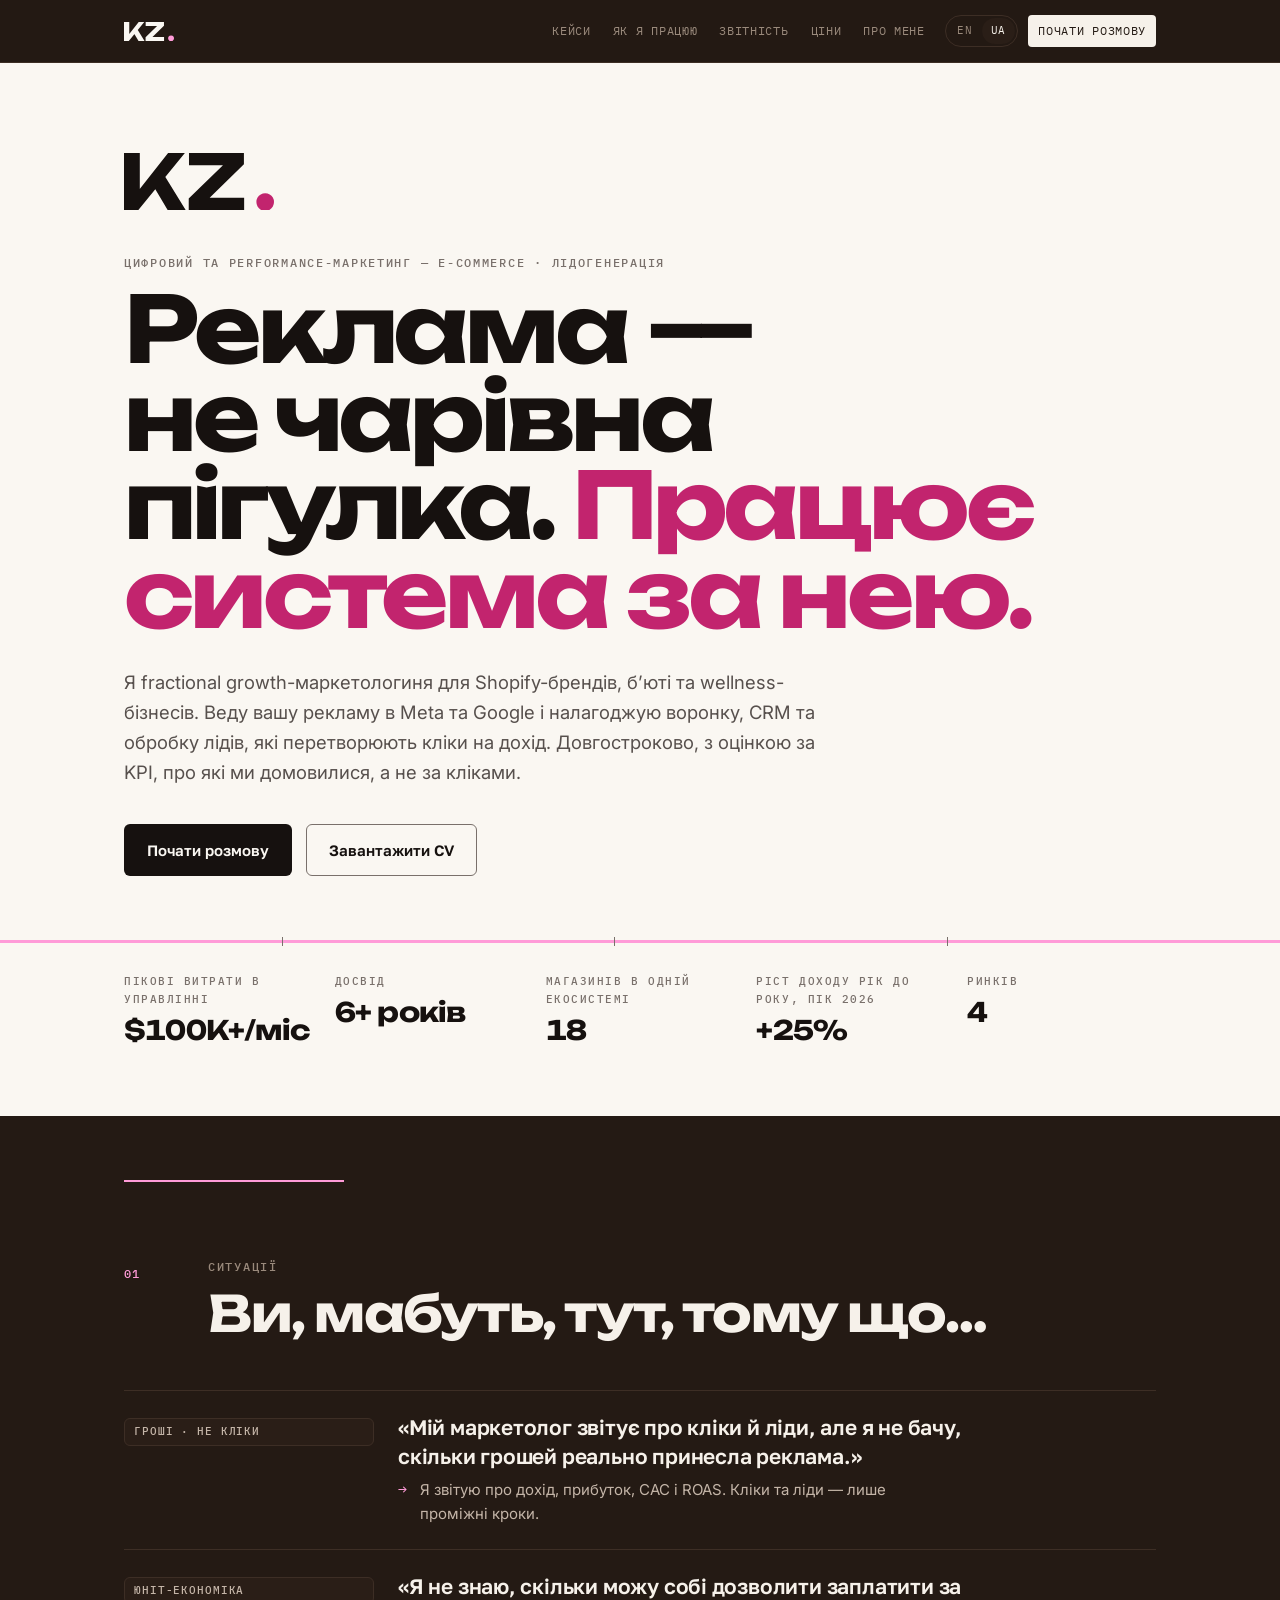
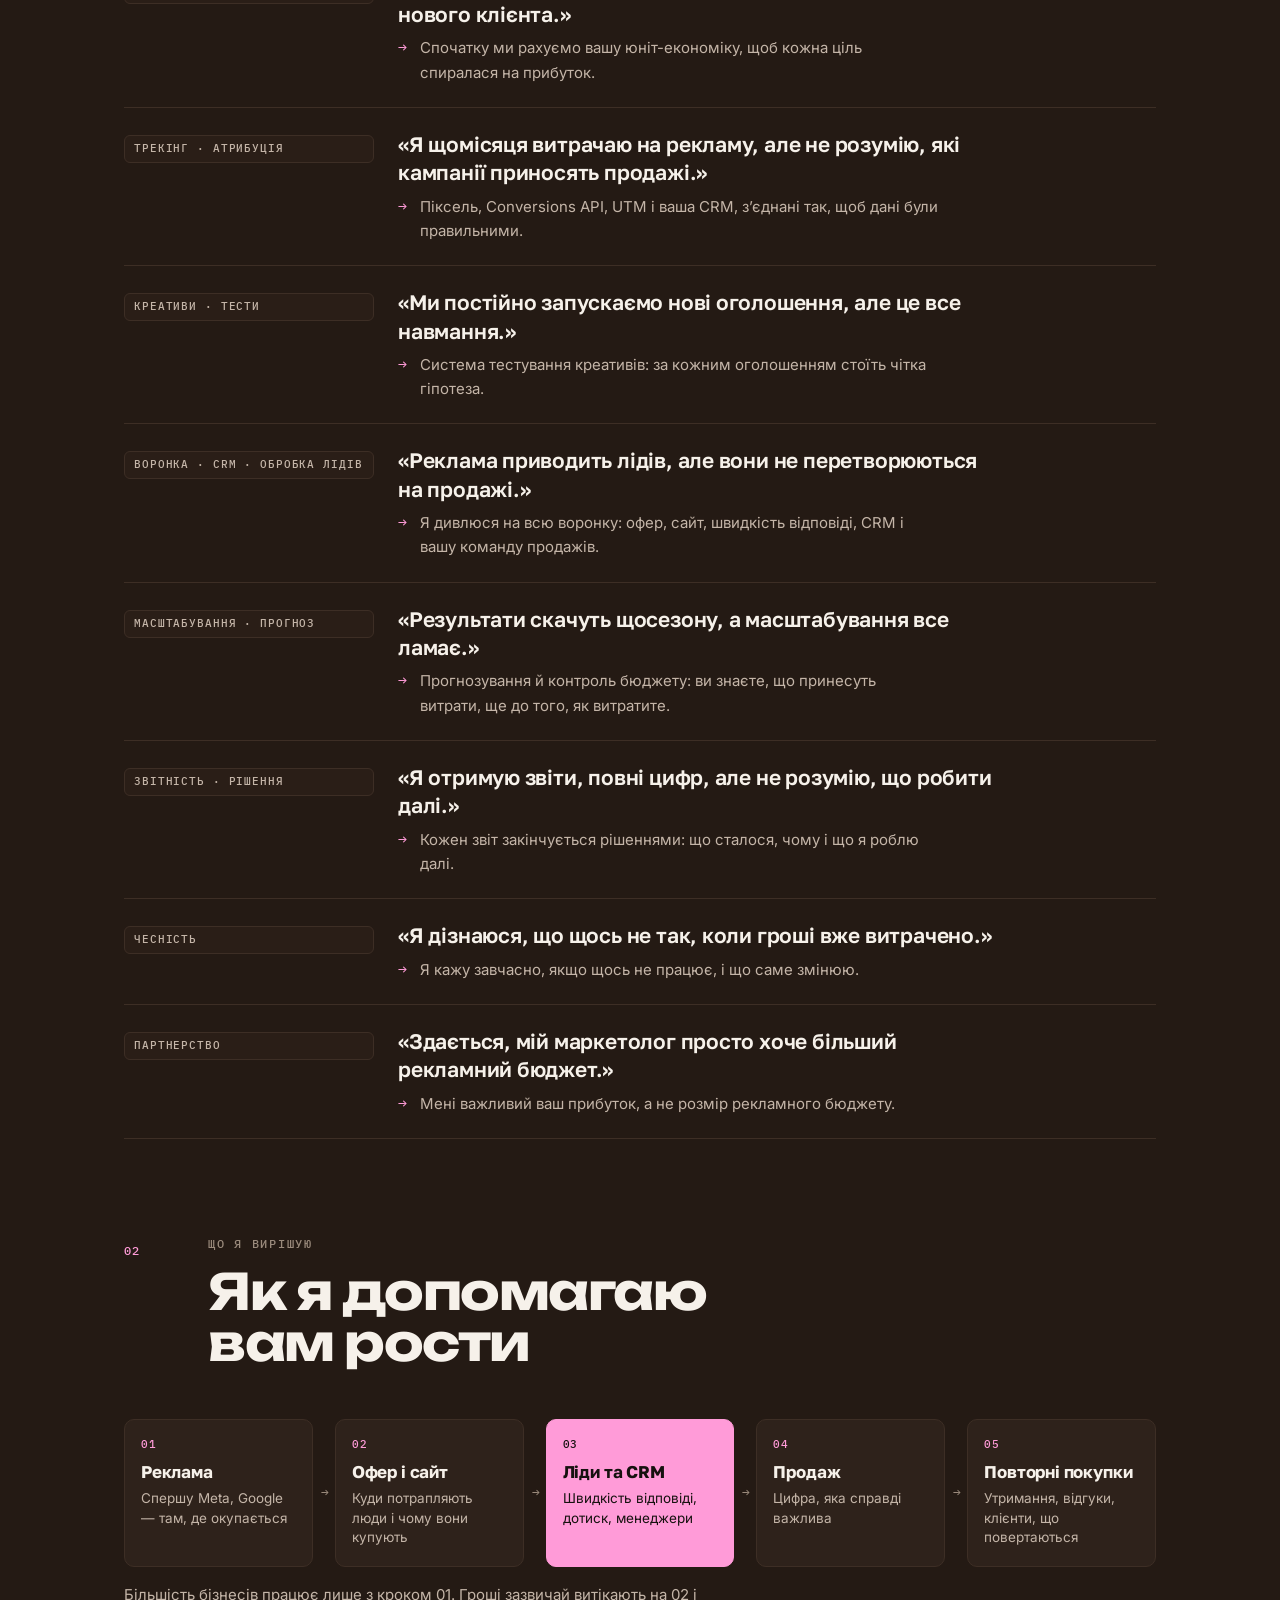
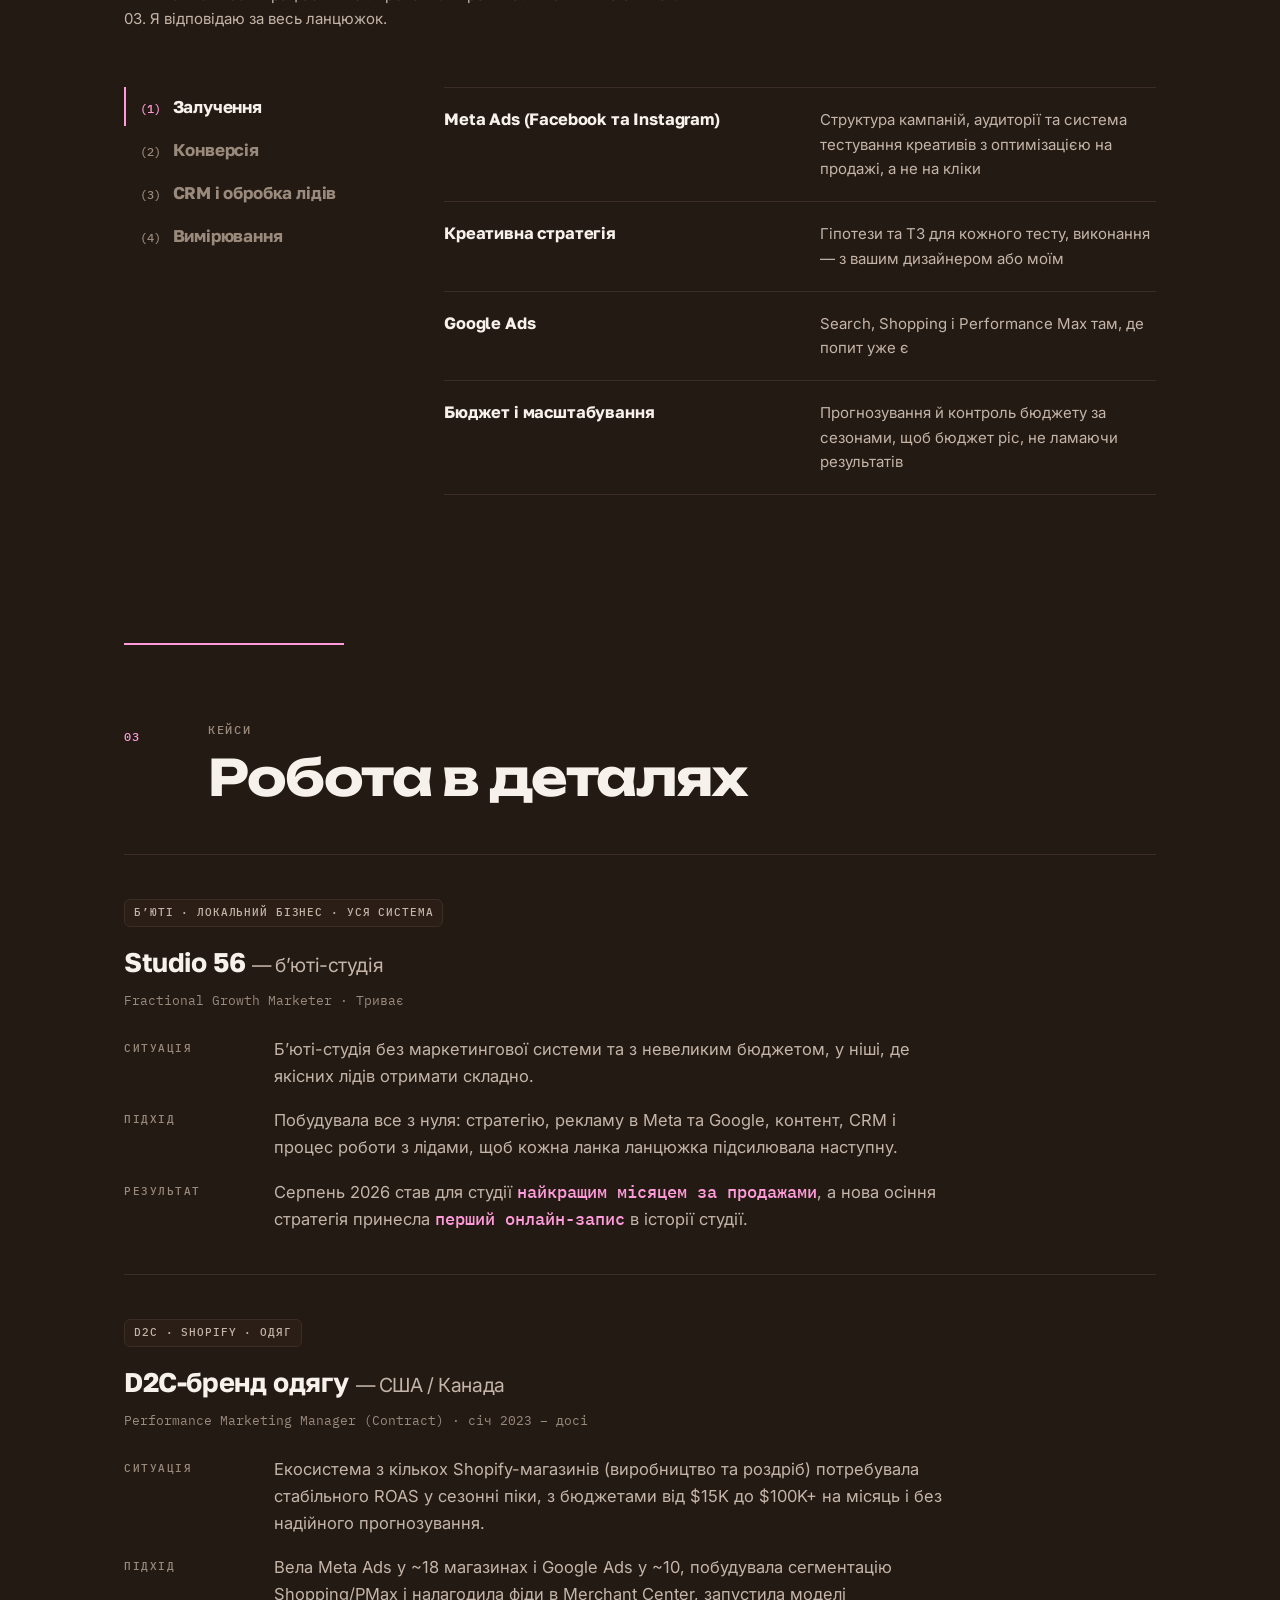
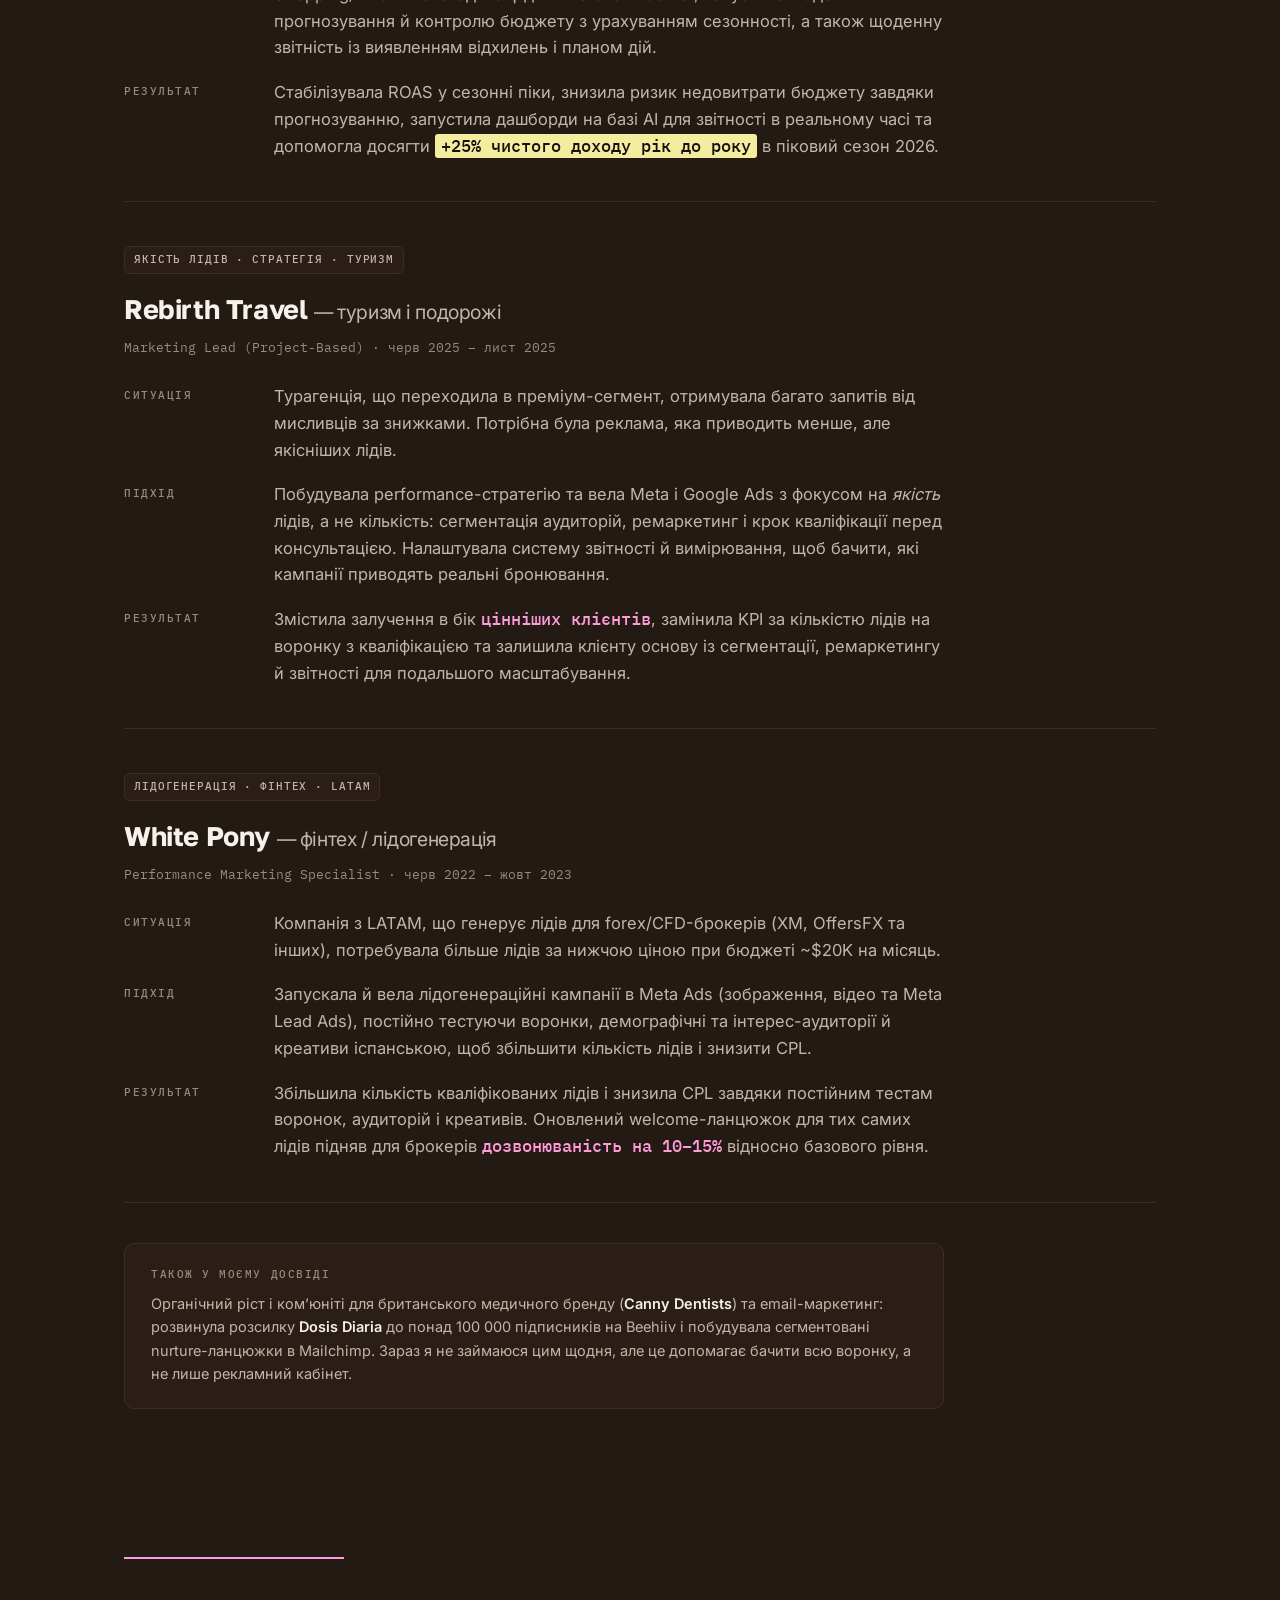
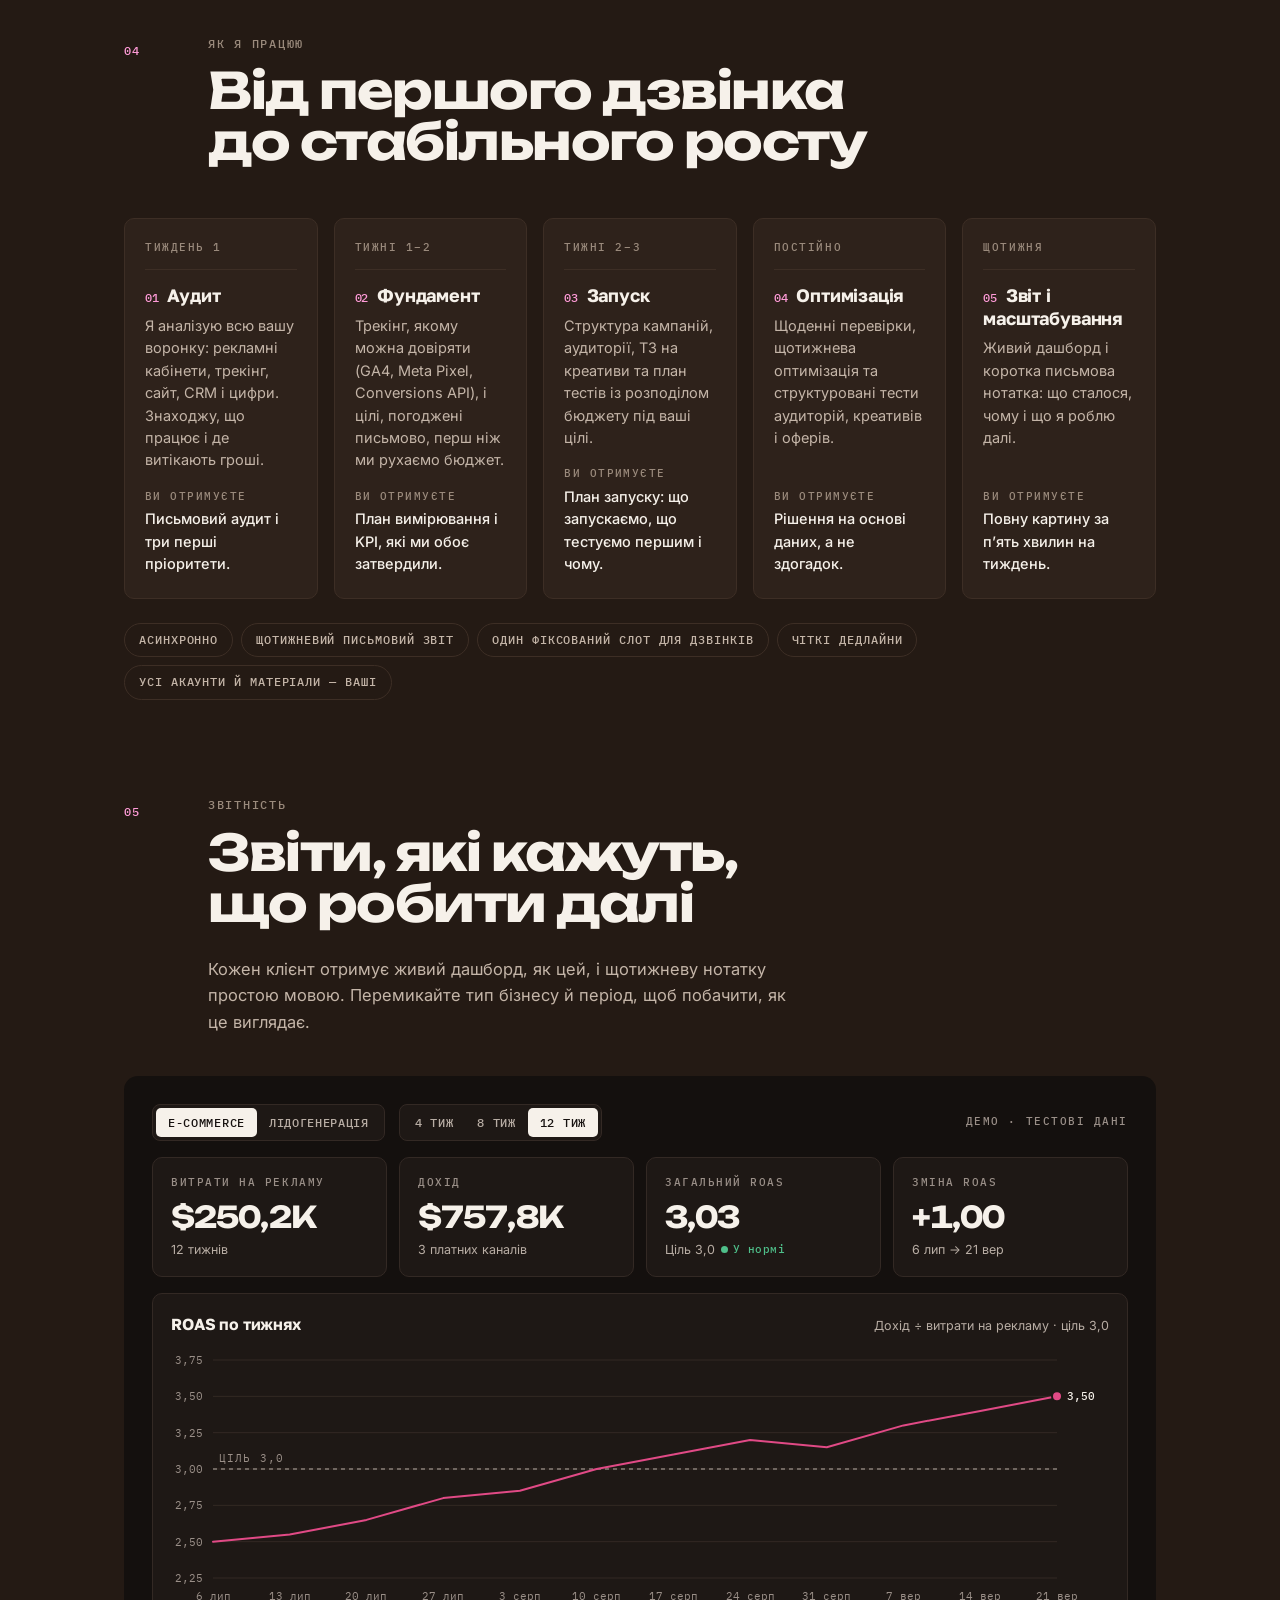
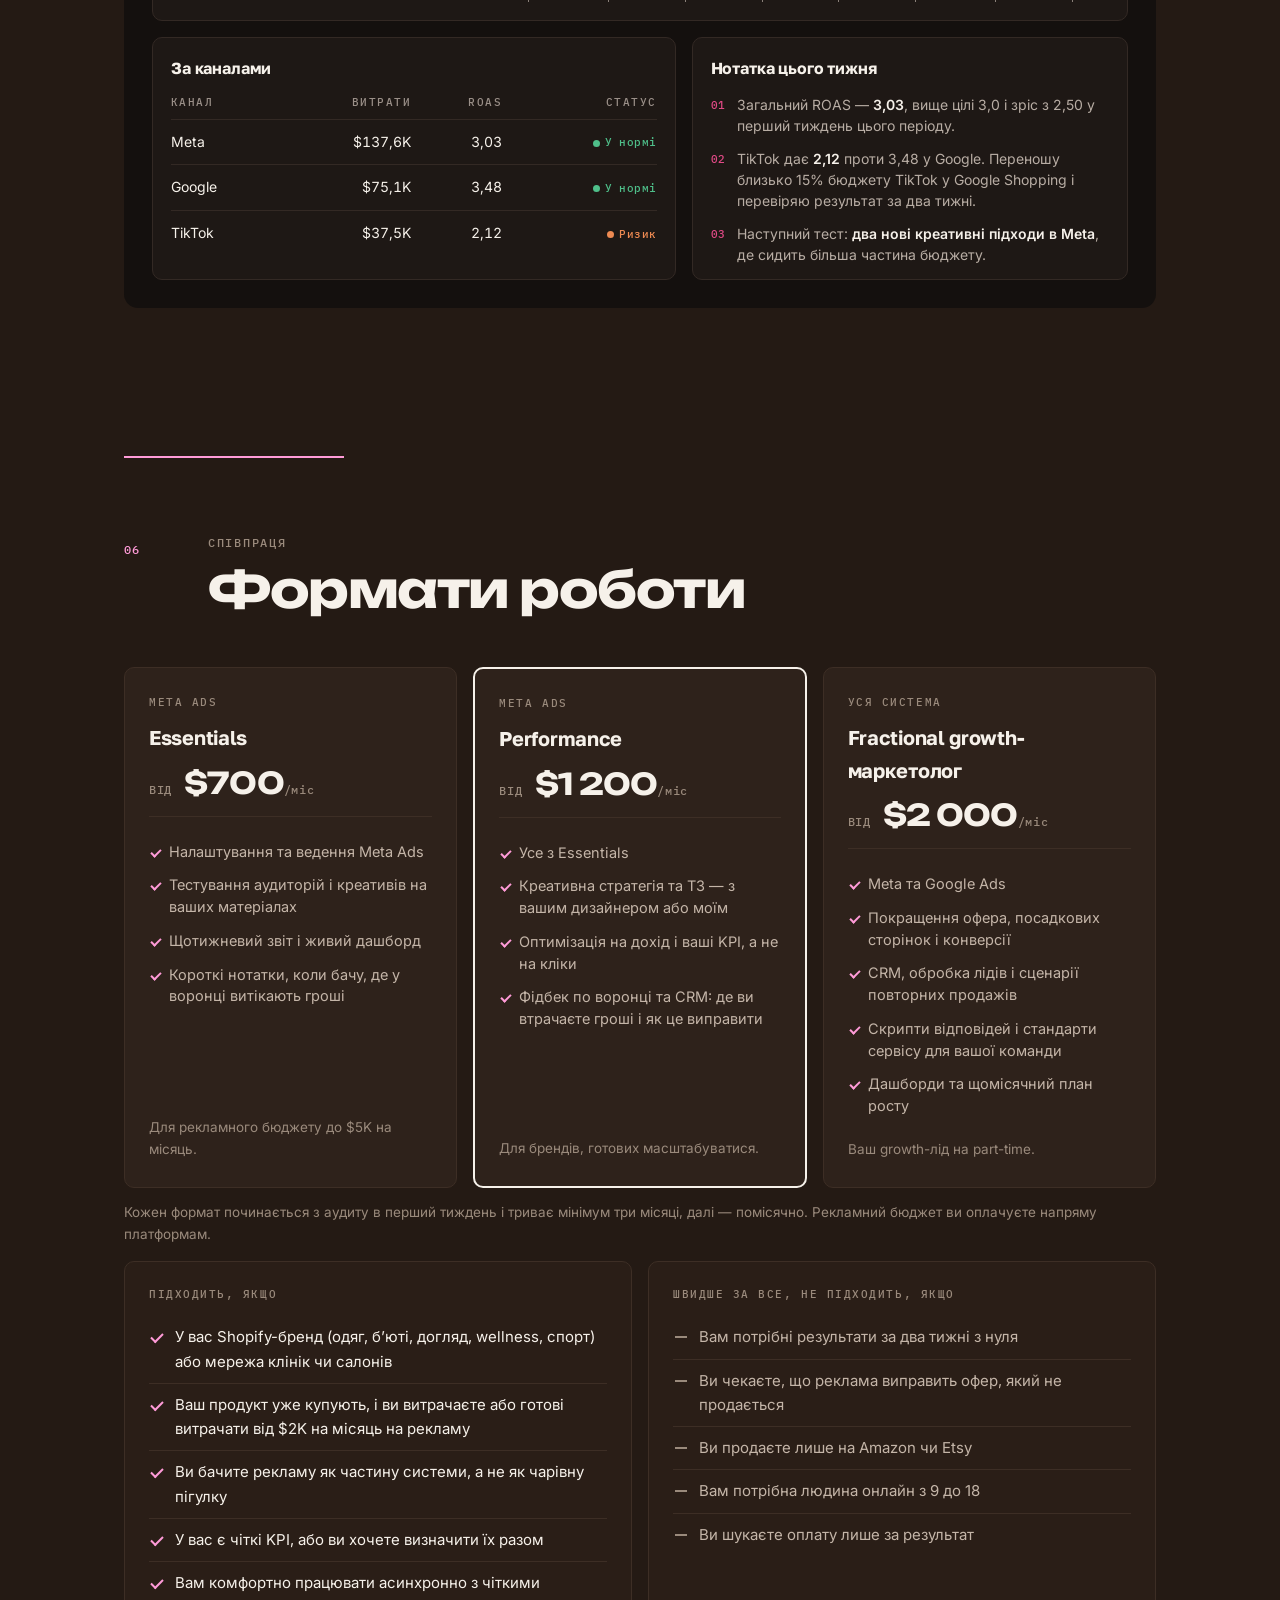
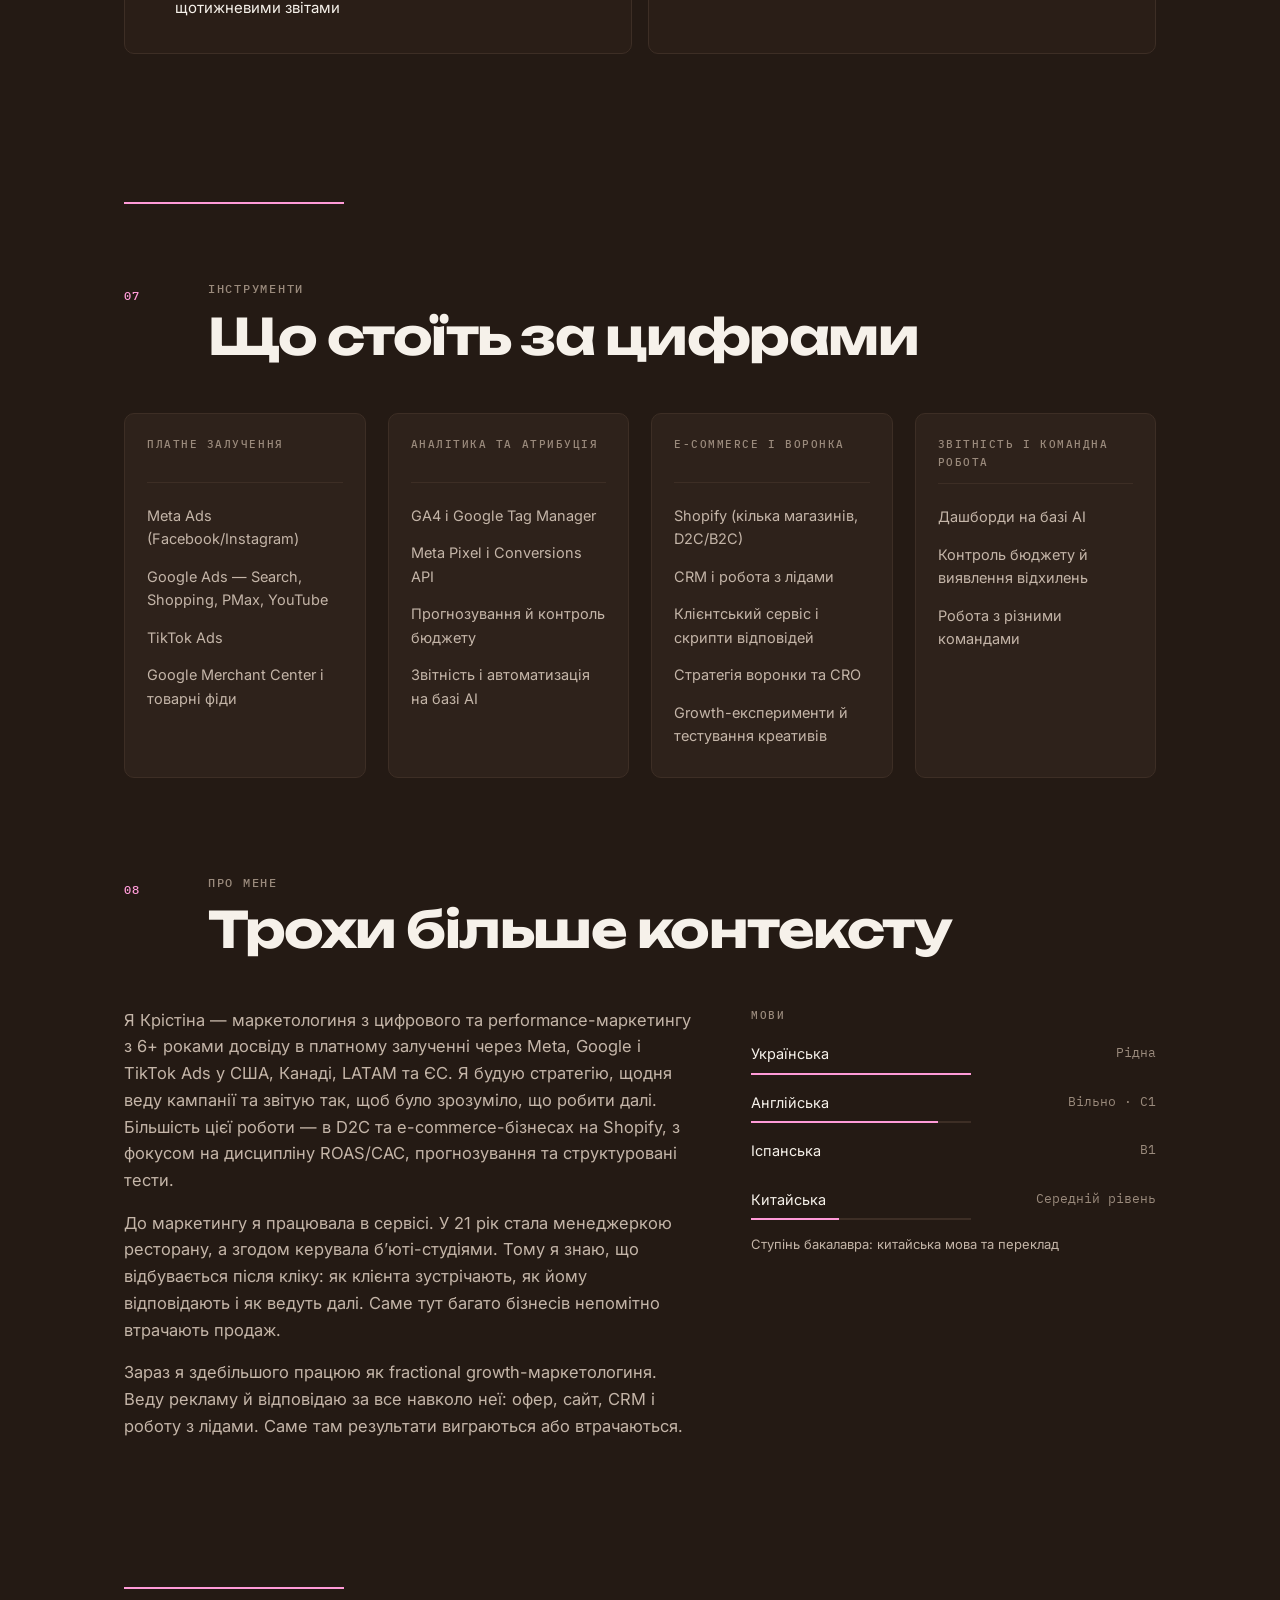
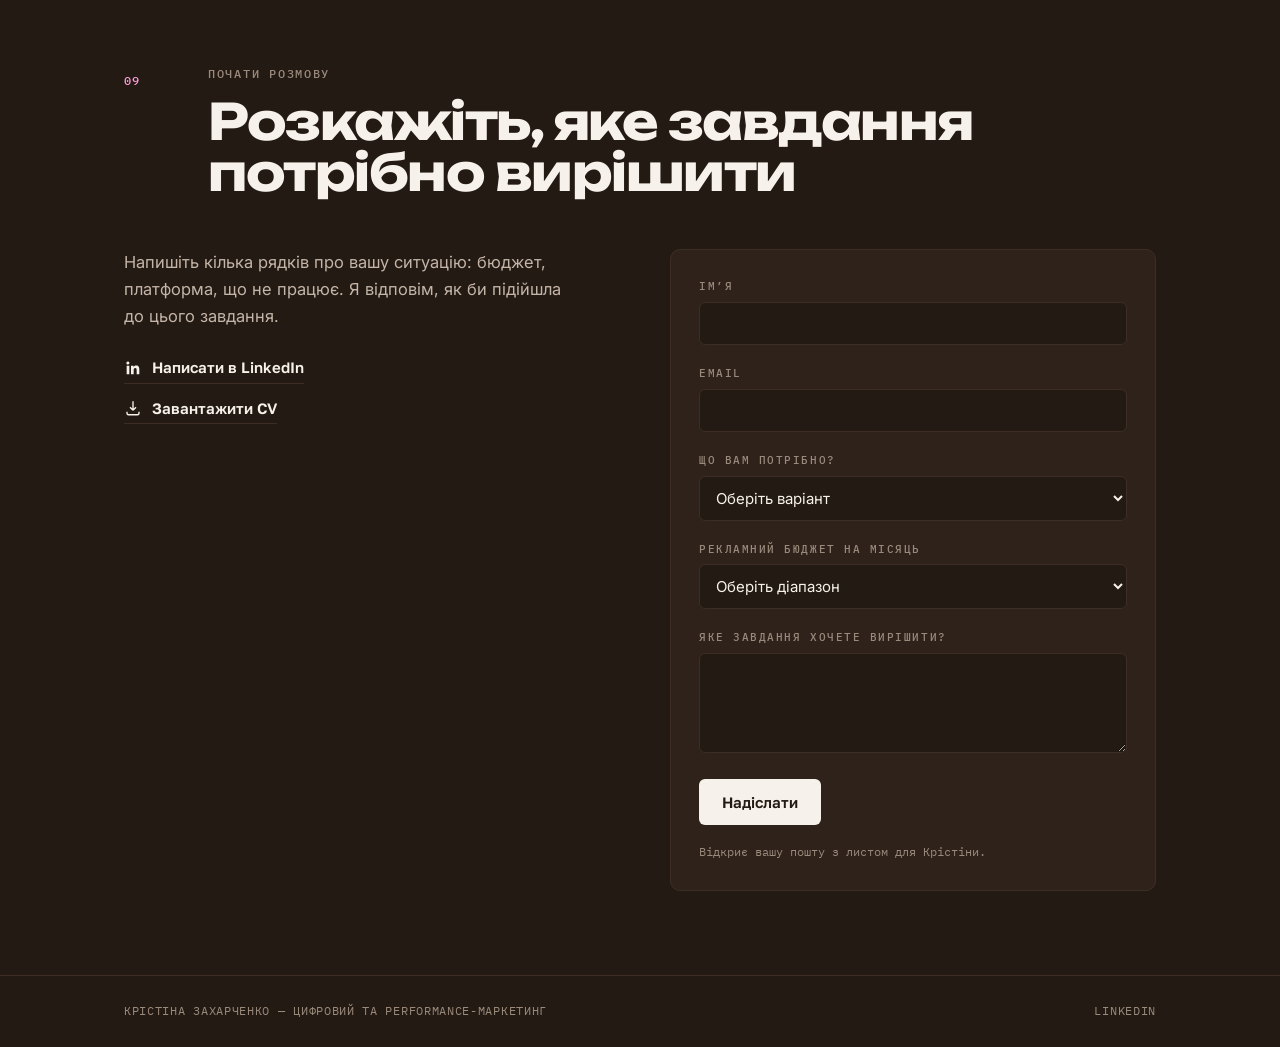
==== commit c71011a2: "Site: espresso ground, cream hero Flips the page from the cream ground to dark brown #241A14, with t" ====
--- a/ua/index.html
+++ b/ua/index.html
@@ -21,7 +21,7 @@
 <header class="site-header">
   <div class="wrap header-row">
     <a class="logo" href="#top" aria-label="Крістіна Захарченко, на початок сторінки">
-      <img src="../brand/logo/kz-dot-ink.svg" alt="" width="92" height="35">
+      <img src="../brand/logo/kz-dot-cream.svg" alt="" width="92" height="35">
     </a>
     <nav class="site-nav" aria-label="Основна навігація">
       <a href="#cases">Кейси</a>
@@ -43,7 +43,7 @@
   <!-- HERO -->
   <section class="hero" id="top">
     <div class="wrap">
-      <div class="hero-mark"><img src="../brand/logo/kz-dot-cream.svg" alt="" width="150" height="57"></div>
+      <div class="hero-mark"><img src="../brand/logo/kz-dot-ink.svg" alt="" width="150" height="57"></div>
       <p class="eyebrow">Цифровий та performance-маркетинг — E-commerce · лідогенерація</p>
       <h1 class="hero-headline">Реклама — не чарівна пігулка. <em>Працює система за нею.</em></h1>
       <p class="hero-sub">Я fractional growth-маркетологиня для Shopify-брендів, б’юті та wellness-бізнесів. Веду вашу рекламу в Meta та Google і налагоджую воронку, CRM та обробку лідів, які перетворюють кліки на дохід. Довгостроково, з оцінкою за KPI, про які ми домовилися, а не за кліками.</p>
--- a/styles.css
+++ b/styles.css
@@ -6,22 +6,51 @@
    =========================================================================== */
 
 :root {
-  /* Surfaces */
-  --paper:      var(--kz-paper);
-  --paper-2:    var(--kz-paper-2);
-  --surface:    #FFFFFF;
-  --line:       var(--kz-line);
-
-  /* Text */
-  --ink:        var(--kz-ink);
-  --ink-2:      var(--kz-graphite);
-  --ink-3:      var(--kz-smoke);
-
-  /* Accent */
-  --accent:     var(--kz-magenta);
-  --accent-deep:var(--kz-magenta-deep);
+  /* -------------------------------------------------------------------
+     ESPRESSO GROUND — site-level override, Sept 2026.
+     The site runs on a dark brown ground; brand/tokens.css is untouched and
+     still describes the cream system the brand book documents. Reconcile the
+     two before the next deck or proposal goes out, or revert by restoring the
+     var(--kz-*) mappings below.
+
+     --ink and --paper are a FIGURE/GROUND PAIR, always used together
+     (background:var(--ink); color:var(--paper) and vice versa). Swapping both
+     inverts the whole site coherently — which is why --ink now holds cream.
+     Read them as "the page" and "what contrasts it", not as literal colours.
+     ------------------------------------------------------------------- */
+
+  /* Native select popups, scrollbars and Chrome's autofill follow this.
+     Without it they render light on the dark form and look broken. */
+  color-scheme: dark;
+
+  /* Surfaces — the espresso page */
+  --paper:      #241A14;   /* page ground        15.2:1 against --ink */
+  --paper-2:    #2A1E17;   /* panels, nav hover */
+  --surface:    #2E221B;   /* cards */
+  --line:       #3D2E25;
+
+  /* Text — cream figure on the espresso ground */
+  --ink:        #F6F1EA;   /* primary text       15.2:1 */
+  --ink-2:      #C4B5A8;   /* secondary          8.5:1  */
+  --ink-3:      #9A8A7C;   /* labels, captions   4.9:1  */
+
+  /* Accent — bubblegum, which only becomes readable type on a dark ground.
+     Magenta #C2246E manages just 3.1:1 here, so it cannot be used. */
+  --accent:     var(--kz-bubble);
+  --accent-deep:#FFC4E6;
+
+  /* Hero — the light block that inverts the page, so the top still snaps */
+  --hero-bg:     var(--kz-paper);
+  --hero-text:   var(--kz-ink);
+  --hero-text-2: var(--kz-graphite);
+  --hero-text-3: var(--kz-smoke);
+  --hero-line:   var(--kz-line);
+  --hero-accent: var(--kz-magenta);  /* bubblegum is 1.8:1 on cream — unusable */
   --fill-pink:  var(--kz-bubble);
   --fill-yellow:var(--kz-butter);
+  /* Bubblegum and butter are the same colour whichever ground the page uses,
+     so text on them is ALWAYS literal ink — never var(--ink), which inverts. */
+  --on-fill:    var(--kz-ink);
 
   /* Ink ground */
   --ink-bg:     var(--kz-ink-bg);
@@ -145,7 +174,7 @@
 }
 /* The one yellow spark on the page — the number that matters most. */
 .stat--spark {
-  color: var(--ink);
+  color: var(--on-fill);
   background: var(--fill-yellow);
   padding: 1px 6px;
   border-radius: 3px;
@@ -241,13 +270,14 @@
 }
 .btn-ghost:hover { border-color: var(--ink); }
 
-/* ===== Hero — the ink cover ===== */
+/* ===== Hero — the cream cover, inverted against the espresso page ===== */
 .hero {
-  background: var(--ink-bg);
-  color: var(--ink-text);
+  color-scheme: light;
+  background: var(--hero-bg);
+  color: var(--hero-text);
   padding: clamp(48px, 7vw, 92px) 0 0;
 }
-.hero .eyebrow { color: #9A8F88; }
+.hero .eyebrow { color: var(--hero-text-3); }
 
 .hero-mark { width: clamp(104px, 14vw, 150px); margin-bottom: clamp(28px, 4vw, 44px); }
 .hero-mark img { width: 100%; height: auto; display: block; }
@@ -262,12 +292,14 @@
   max-width: 15ch;
   text-wrap: balance;
 }
-/* Bubblegum as type is allowed only here: very large, on an ink ground. */
-.hero-headline em { font-style: normal; color: var(--fill-pink); }
+/* The hero ground is cream, so the emphasis takes magenta. Bubblegum is
+   1.8:1 here — it stays a fill. On the espresso page below, the rule flips
+   and bubblegum becomes the readable accent. */
+.hero-headline em { font-style: normal; color: var(--hero-accent); }
 
 .hero-sub {
   font-size: clamp(16px, 1.5vw, 18.5px);
-  color: var(--ink-text-2);
+  color: var(--hero-text-2);
   max-width: 58ch;
   margin: 0 0 clamp(26px, 3.4vw, 36px);
 }
@@ -278,10 +310,10 @@
   flex-wrap: wrap;
   margin-bottom: clamp(40px, 6vw, 64px);
 }
-.hero .btn-primary { background: var(--paper); color: var(--ink); }
-.hero .btn-primary:hover { background: var(--fill-pink); color: var(--ink); }
-.hero .btn-ghost { color: var(--ink-text); border-color: #4A3F39; }
-.hero .btn-ghost:hover { border-color: var(--ink-text); }
+.hero .btn-primary { background: var(--hero-text); color: var(--hero-bg); }
+.hero .btn-primary:hover { background: var(--fill-pink); color: var(--on-fill); }
+.hero .btn-ghost { color: var(--hero-text); border-color: var(--hero-text-3); }
+.hero .btn-ghost:hover { border-color: var(--hero-text); }
 
 /* ===== Pacing bar (structural motif, from the brand book's rule-pace) ===== */
 .pacing-bar {
@@ -307,6 +339,9 @@
   background: #6B5E57;
 }
 .pacing-bar--sm { max-width: 220px; height: 2px; background: var(--line); }
+/* The full-width pacing bar and the KPI row sit inside the cream hero. */
+.hero .pacing-bar { background: var(--hero-line); }
+.hero .pacing-tick { background: var(--hero-text-3); }
 
 .divider { padding: clamp(40px, 6vw, 64px) 0; }
 
@@ -325,7 +360,7 @@
   font-size: 11px;
   letter-spacing: 0.14em;
   text-transform: uppercase;
-  color: #9A8F88;
+  color: var(--hero-text-3);
   margin-bottom: 8px;
 }
 .kpi dd {
@@ -335,7 +370,7 @@
   font-size: clamp(19px, 2.1vw, 27px);
   letter-spacing: -0.03em;
   line-height: 1;
-  color: var(--ink-text);
+  color: var(--hero-text);
   font-variant-numeric: tabular-nums;
 }
 
@@ -431,7 +466,8 @@
 /* The leak: bubblegum as a fill, ink on top. */
 .system-flow li.is-leak { background: var(--fill-pink); border-color: var(--fill-pink); }
 .system-flow li.is-leak .flow-no,
-.system-flow li.is-leak > span:last-child { color: var(--ink); }
+.system-flow li.is-leak > span:last-child,
+.system-flow li.is-leak strong { color: var(--on-fill); }
 .flow-note {
   margin: 16px 0 clamp(36px, 5vw, 56px);
   font-size: 15px;
@@ -554,7 +590,7 @@
   padding-top: 4px;
 }
 .case-row p { margin: 0; color: var(--ink-2); }
-.case-row strong { color: var(--ink); }
+.case-row strong:not(.stat) { color: var(--ink); }
 
 /* ===== Also-in-background note ===== */
 .also {
@@ -579,7 +615,7 @@
   font-size: 14.5px;
   color: var(--ink-2);
 }
-.also-text strong { color: var(--ink); font-weight: 600; }
+.also-text strong:not(.stat) { color: var(--ink); font-weight: 600; }
 
 /* ===== Competencies ===== */
 .comp-grid {
